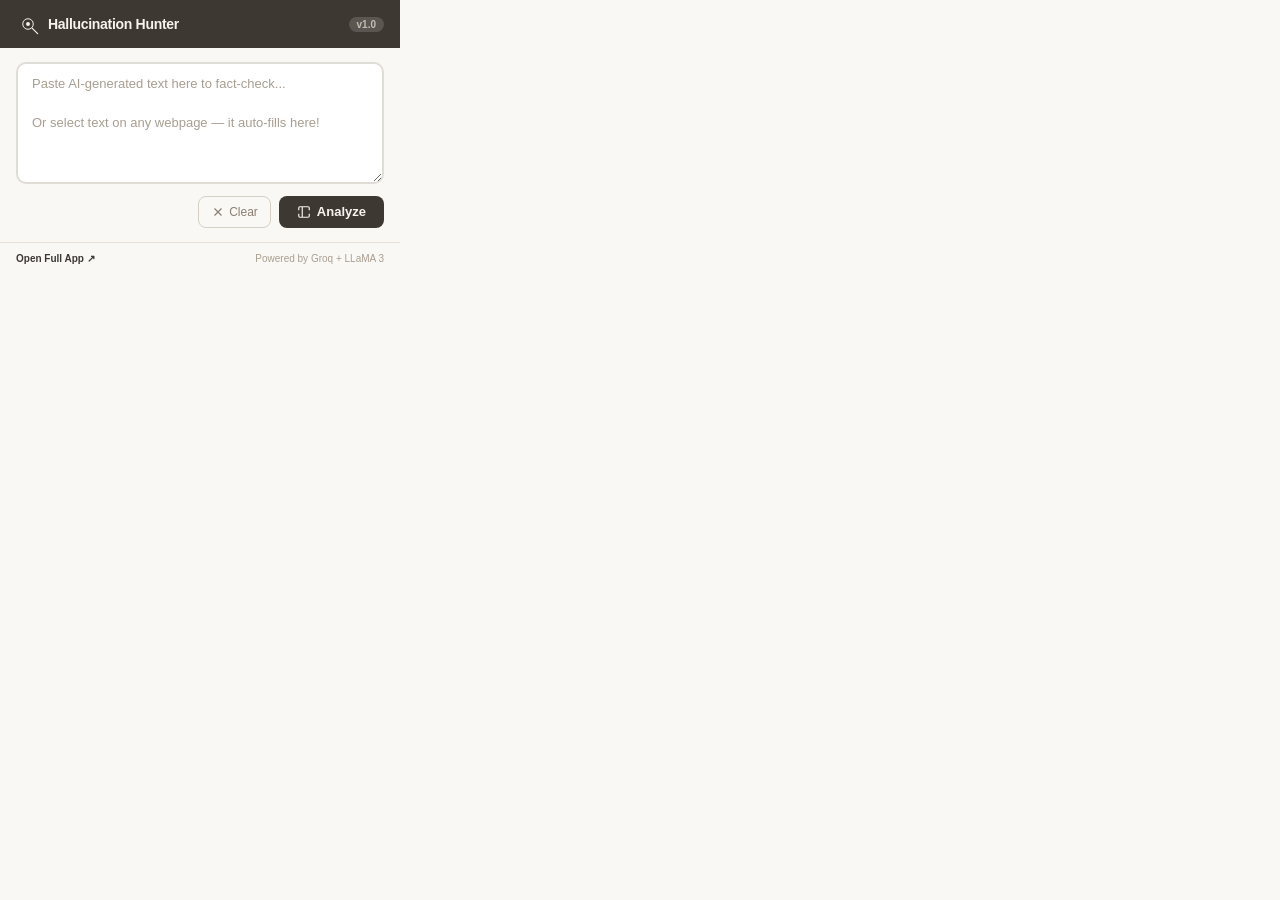
==== chrome-extension/popup.html @ 0f5de48f "feat: Add Chrome Extension for real-time fact-checking on any webpage - Chrome Extension (MV3) with " ====
<!DOCTYPE html>
<html lang="en">
<head>
  <meta charset="UTF-8">
  <meta name="viewport" content="width=device-width, initial-scale=1.0">
  <title>Hallucination Hunter</title>
  <link rel="stylesheet" href="popup.css">
</head>
<body>
  <!-- Header -->
  <header class="hh-header">
    <div class="hh-logo">
      <svg width="24" height="24" viewBox="0 0 100 100" fill="none">
        <circle cx="50" cy="50" r="45" fill="#3d3832"/>
        <circle cx="50" cy="50" r="22" fill="none" stroke="#f7f4f0" stroke-width="4"/>
        <circle cx="50" cy="50" r="8" fill="#f7f4f0"/>
        <line x1="67" y1="67" x2="90" y2="90" stroke="#f7f4f0" stroke-width="5" stroke-linecap="round"/>
      </svg>
      <span class="hh-title">Hallucination Hunter</span>
    </div>
    <div class="hh-badge">v1.0</div>
  </header>

  <!-- Input Area -->
  <div class="hh-input-area">
    <textarea id="hh-text-input" placeholder="Paste AI-generated text here to fact-check...&#10;&#10;Or select text on any webpage — it auto-fills here!" rows="5"></textarea>
    <div class="hh-input-actions">
      <button id="hh-clear-btn" class="hh-btn-secondary" title="Clear">
        <svg width="14" height="14" viewBox="0 0 24 24" fill="none" stroke="currentColor" stroke-width="2"><path d="M18 6L6 18M6 6l12 12"/></svg>
        Clear
      </button>
      <button id="hh-analyze-btn" class="hh-btn-primary">
        <svg width="14" height="14" viewBox="0 0 24 24" fill="none" stroke="currentColor" stroke-width="2"><path d="M9 3H5a2 2 0 00-2 2v4m6-6h10a2 2 0 012 2v4M9 3v18m0 0h10a2 2 0 002-2v-4M9 21H5a2 2 0 01-2-2v-4"/></svg>
        Analyze
      </button>
    </div>
  </div>

  <!-- Auto-detect indicator -->
  <div id="hh-auto-detect" class="hh-auto-detect" style="display:none;">
    <svg width="12" height="12" viewBox="0 0 24 24" fill="none" stroke="#2e7d32" stroke-width="2"><path d="M22 11.08V12a10 10 0 11-5.93-9.14"/><path d="M22 4L12 14.01l-3-3"/></svg>
    <span>Text auto-captured from selection</span>
  </div>

  <!-- Loading State -->
  <div id="hh-loading" class="hh-loading" style="display:none;">
    <div class="hh-spinner"></div>
    <span>Analyzing claims with LLaMA 3...</span>
  </div>

  <!-- Error State -->
  <div id="hh-error" class="hh-error" style="display:none;">
    <span id="hh-error-text"></span>
  </div>

  <!-- Results Area -->
  <div id="hh-results" class="hh-results" style="display:none;">
    <!-- Trust Score -->
    <div class="hh-trust-bar">
      <div class="hh-trust-label">Trust Score</div>
      <div class="hh-trust-track">
        <div id="hh-trust-fill" class="hh-trust-fill" style="width:0%"></div>
      </div>
      <div id="hh-trust-value" class="hh-trust-value">0%</div>
    </div>

    <!-- Summary Badges -->
    <div class="hh-summary">
      <div class="hh-summary-badge hh-verified">
        <svg width="14" height="14" viewBox="0 0 24 24" fill="none" stroke="currentColor" stroke-width="2.5"><path d="M22 11.08V12a10 10 0 11-5.93-9.14"/><path d="M22 4L12 14.01l-3-3"/></svg>
        <span id="hh-count-verified">0</span> Verified
      </div>
      <div class="hh-summary-badge hh-unverifiable">
        <svg width="14" height="14" viewBox="0 0 24 24" fill="none" stroke="currentColor" stroke-width="2.5"><circle cx="12" cy="12" r="10"/><path d="M12 8v4M12 16h.01"/></svg>
        <span id="hh-count-unverifiable">0</span> Unverifiable
      </div>
      <div class="hh-summary-badge hh-incorrect">
        <svg width="14" height="14" viewBox="0 0 24 24" fill="none" stroke="currentColor" stroke-width="2.5"><circle cx="12" cy="12" r="10"/><path d="M15 9l-6 6M9 9l6 6"/></svg>
        <span id="hh-count-incorrect">0</span> Incorrect
      </div>
    </div>

    <!-- Claims List -->
    <div id="hh-claims-list" class="hh-claims-list"></div>
  </div>

  <!-- Footer -->
  <footer class="hh-footer">
    <a href="https://hallucination-hunter.vercel.app" target="_blank">Open Full App ↗</a>
    <span>Powered by Groq + LLaMA 3</span>
  </footer>

  <script src="popup.js"></script>
</body>
</html>
---- chrome-extension/popup.css ----
/* ==========================================
   Hallucination Hunter — Chrome Extension
   Warm Brown Monochrome Palette
   ========================================== */

* { margin: 0; padding: 0; box-sizing: border-box; }

body {
  width: 400px;
  min-height: 200px;
  max-height: 580px;
  overflow-y: auto;
  font-family: -apple-system, BlinkMacSystemFont, 'Segoe UI', 'Inter', sans-serif;
  background: #faf8f5;
  color: #3d3832;
}

/* Scrollbar */
body::-webkit-scrollbar { width: 5px; }
body::-webkit-scrollbar-track { background: transparent; }
body::-webkit-scrollbar-thumb { background: #c4bdb3; border-radius: 10px; }

/* ── Header ── */
.hh-header {
  display: flex;
  align-items: center;
  justify-content: space-between;
  padding: 12px 16px;
  background: #3d3832;
  color: #f7f4f0;
  position: sticky;
  top: 0;
  z-index: 10;
}

.hh-logo {
  display: flex;
  align-items: center;
  gap: 8px;
}

.hh-title {
  font-size: 14px;
  font-weight: 700;
  letter-spacing: -0.3px;
}

.hh-badge {
  font-size: 10px;
  font-weight: 600;
  background: rgba(255,255,255,0.15);
  padding: 2px 8px;
  border-radius: 10px;
  color: #c4bdb3;
}

/* ── Input Area ── */
.hh-input-area {
  padding: 14px 16px 8px;
}

#hh-text-input {
  width: 100%;
  min-height: 90px;
  max-height: 150px;
  resize: vertical;
  border: 2px solid #e0ddd6;
  border-radius: 10px;
  padding: 10px 14px;
  font-size: 13px;
  font-family: inherit;
  line-height: 1.5;
  color: #3d3832;
  background: #fff;
  outline: none;
  transition: border-color 0.2s;
}

#hh-text-input:focus {
  border-color: #3d3832;
}

#hh-text-input::placeholder {
  color: #a89e91;
}

.hh-input-actions {
  display: flex;
  gap: 8px;
  margin-top: 8px;
  justify-content: flex-end;
}

/* ── Buttons ── */
.hh-btn-primary {
  display: flex;
  align-items: center;
  gap: 6px;
  padding: 8px 18px;
  background: #3d3832;
  color: #f7f4f0;
  border: none;
  border-radius: 8px;
  font-size: 13px;
  font-weight: 600;
  cursor: pointer;
  transition: all 0.2s;
}

.hh-btn-primary:hover {
  background: #2a2520;
  transform: translateY(-1px);
  box-shadow: 0 3px 8px rgba(61,56,50,0.3);
}

.hh-btn-primary:active {
  transform: translateY(0);
}

.hh-btn-primary:disabled {
  opacity: 0.5;
  cursor: not-allowed;
  transform: none;
  box-shadow: none;
}

.hh-btn-secondary {
  display: flex;
  align-items: center;
  gap: 4px;
  padding: 8px 12px;
  background: none;
  color: #8a7e70;
  border: 1.5px solid #d5cfc5;
  border-radius: 8px;
  font-size: 12px;
  font-weight: 500;
  cursor: pointer;
  transition: all 0.2s;
}

.hh-btn-secondary:hover {
  border-color: #3d3832;
  color: #3d3832;
}

/* ── Auto-detect indicator ── */
.hh-auto-detect {
  display: flex;
  align-items: center;
  gap: 6px;
  margin: 0 16px 8px;
  padding: 6px 10px;
  background: #f1f8e9;
  border-radius: 6px;
  font-size: 11px;
  color: #2e7d32;
  font-weight: 500;
  animation: fadeSlideIn 0.3s ease;
}

/* ── Loading ── */
.hh-loading {
  display: flex;
  align-items: center;
  justify-content: center;
  gap: 10px;
  padding: 24px 16px;
  font-size: 13px;
  color: #8a7e70;
}

.hh-spinner {
  width: 18px;
  height: 18px;
  border: 2.5px solid #e0ddd6;
  border-top-color: #3d3832;
  border-radius: 50%;
  animation: spin 0.7s linear infinite;
}

@keyframes spin {
  to { transform: rotate(360deg); }
}

/* ── Error ── */
.hh-error {
  margin: 8px 16px;
  padding: 10px 14px;
  background: #fff5f5;
  border: 1px solid #ffcdd2;
  border-radius: 8px;
  font-size: 12px;
  color: #c62828;
}

/* ── Results ── */
.hh-results {
  padding: 0 16px 8px;
  animation: fadeSlideIn 0.3s ease;
}

@keyframes fadeSlideIn {
  from { opacity: 0; transform: translateY(8px); }
  to { opacity: 1; transform: translateY(0); }
}

/* Trust Bar */
.hh-trust-bar {
  display: flex;
  align-items: center;
  gap: 10px;
  padding: 12px 14px;
  background: #fff;
  border: 1.5px solid #e0ddd6;
  border-radius: 10px;
  margin-bottom: 10px;
}

.hh-trust-label {
  font-size: 11px;
  font-weight: 700;
  color: #8a7e70;
  text-transform: uppercase;
  letter-spacing: 0.5px;
  white-space: nowrap;
}

.hh-trust-track {
  flex: 1;
  height: 8px;
  background: #eae6df;
  border-radius: 10px;
  overflow: hidden;
}

.hh-trust-fill {
  height: 100%;
  border-radius: 10px;
  background: linear-gradient(90deg, #c62828, #e65100, #f9a825, #2e7d32);
  transition: width 0.8s cubic-bezier(0.34, 1.56, 0.64, 1);
}

.hh-trust-value {
  font-size: 16px;
  font-weight: 800;
  color: #3d3832;
  min-width: 36px;
  text-align: right;
}

/* Summary Badges */
.hh-summary {
  display: flex;
  gap: 6px;
  margin-bottom: 10px;
}

.hh-summary-badge {
  flex: 1;
  display: flex;
  align-items: center;
  justify-content: center;
  gap: 5px;
  padding: 6px 8px;
  border-radius: 8px;
  font-size: 11px;
  font-weight: 600;
}

.hh-summary-badge span {
  font-weight: 800;
  font-size: 14px;
}

.hh-verified {
  background: #e8f5e9;
  color: #2e7d32;
  border: 1px solid #c8e6c9;
}

.hh-unverifiable {
  background: #fff8e1;
  color: #e65100;
  border: 1px solid #ffe0b2;
}

.hh-incorrect {
  background: #ffebee;
  color: #c62828;
  border: 1px solid #ffcdd2;
}

/* Claims List */
.hh-claims-list {
  display: flex;
  flex-direction: column;
  gap: 6px;
}

.hh-claim-card {
  background: #fff;
  border: 1.5px solid #e0ddd6;
  border-radius: 10px;
  padding: 10px 14px;
  transition: all 0.2s;
  animation: fadeSlideIn 0.3s ease both;
}

.hh-claim-card:hover {
  border-color: #c4bdb3;
  box-shadow: 0 2px 8px rgba(0,0,0,0.06);
}

.hh-claim-top {
  display: flex;
  align-items: center;
  gap: 8px;
  margin-bottom: 6px;
}

.hh-claim-badge {
  display: flex;
  align-items: center;
  justify-content: center;
  width: 22px;
  height: 22px;
  border-radius: 50%;
  flex-shrink: 0;
}

.hh-claim-badge.verified {
  background: #e8f5e9;
  color: #2e7d32;
}

.hh-claim-badge.unverifiable {
  background: #fff8e1;
  color: #e65100;
}

.hh-claim-badge.incorrect {
  background: #ffebee;
  color: #c62828;
}

.hh-claim-status {
  font-size: 11px;
  font-weight: 700;
  text-transform: uppercase;
  letter-spacing: 0.3px;
}

.hh-claim-status.verified { color: #2e7d32; }
.hh-claim-status.unverifiable { color: #e65100; }
.hh-claim-status.incorrect { color: #c62828; }

.hh-claim-conf {
  margin-left: auto;
  font-size: 11px;
  font-weight: 600;
  color: #8a7e70;
}

.hh-claim-text {
  font-size: 12.5px;
  line-height: 1.5;
  color: #3d3832;
  margin-bottom: 4px;
}

.hh-claim-correction {
  font-size: 11px;
  color: #c62828;
  background: #fff5f5;
  padding: 4px 8px;
  border-radius: 4px;
  margin-top: 4px;
  line-height: 1.4;
}

.hh-claim-source {
  font-size: 10px;
  color: #8a7e70;
  margin-top: 4px;
}

/* ── Footer ── */
.hh-footer {
  display: flex;
  justify-content: space-between;
  align-items: center;
  padding: 10px 16px;
  border-top: 1px solid #e8e0d4;
  margin-top: 6px;
  font-size: 10px;
  color: #a89e91;
}

.hh-footer a {
  color: #3d3832;
  text-decoration: none;
  font-weight: 600;
  transition: opacity 0.2s;
}

.hh-footer a:hover {
  opacity: 0.7;
}
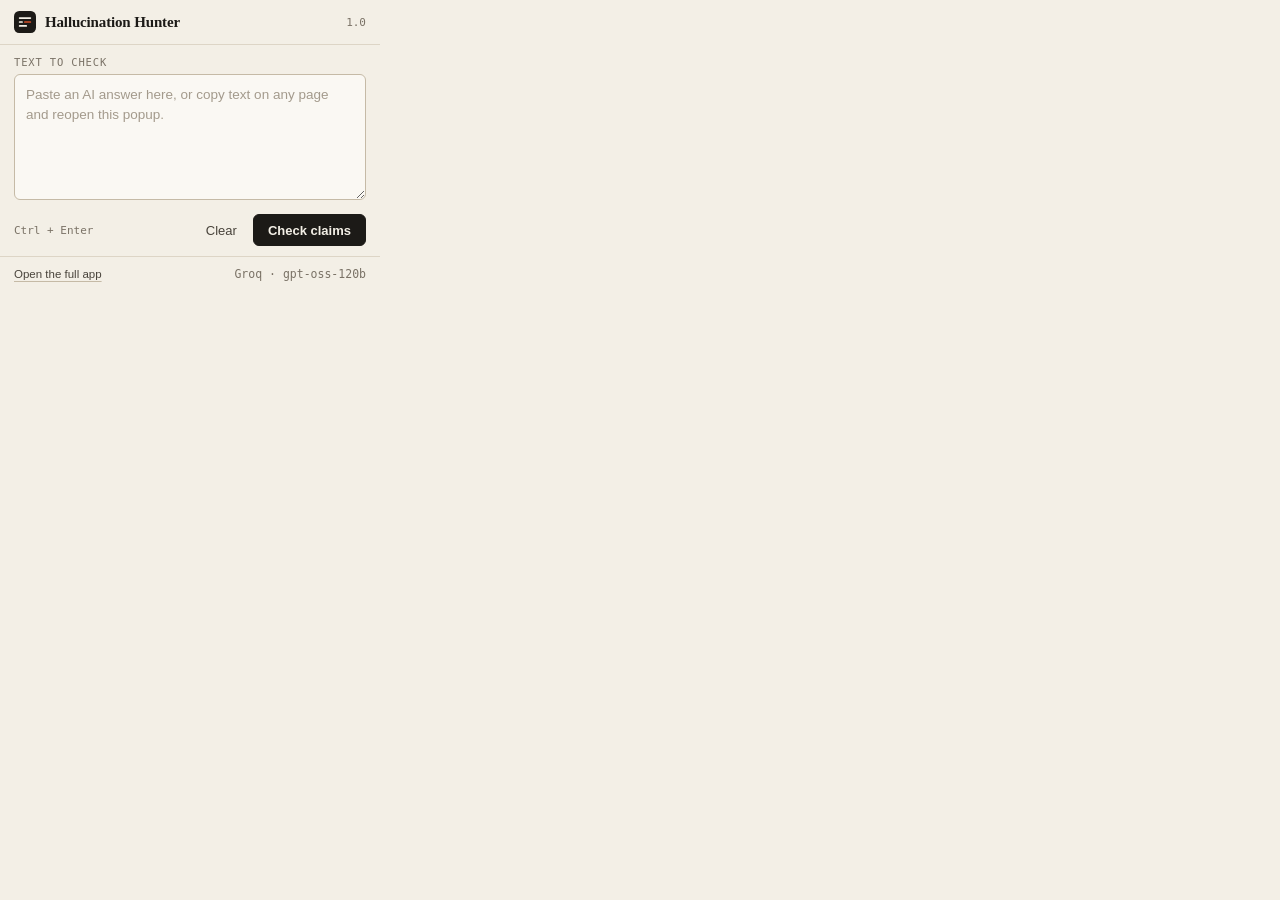
==== commit 7bc0d759: "Redesign web app, extension and icons New paper/ink visual language, hand-drawn verdict marks instea" ====
--- a/chrome-extension/popup.html
+++ b/chrome-extension/popup.html
@@ -7,89 +7,67 @@
   <link rel="stylesheet" href="popup.css">
 </head>
 <body>
-  <!-- Header -->
   <header class="hh-header">
     <div class="hh-logo">
-      <svg width="24" height="24" viewBox="0 0 100 100" fill="none">
-        <circle cx="50" cy="50" r="45" fill="#3d3832"/>
-        <circle cx="50" cy="50" r="22" fill="none" stroke="#f7f4f0" stroke-width="4"/>
-        <circle cx="50" cy="50" r="8" fill="#f7f4f0"/>
-        <line x1="67" y1="67" x2="90" y2="90" stroke="#f7f4f0" stroke-width="5" stroke-linecap="round"/>
+      <svg width="22" height="22" viewBox="0 0 64 64" aria-hidden="true">
+        <rect width="64" height="64" rx="15" fill="#1c1a17"/>
+        <rect x="14" y="18" width="36" height="5" rx="2.5" fill="#f3efe6"/>
+        <rect x="14" y="29.5" width="12" height="5" rx="2.5" fill="#f3efe6"/>
+        <rect x="29" y="29.5" width="21" height="5" rx="2.5" fill="#d4502a"/>
+        <rect x="14" y="41" width="24" height="5" rx="2.5" fill="#f3efe6"/>
       </svg>
       <span class="hh-title">Hallucination Hunter</span>
     </div>
-    <div class="hh-badge">v1.0</div>
+    <div class="hh-badge">1.0</div>
   </header>
 
-  <!-- Input Area -->
   <div class="hh-input-area">
-    <textarea id="hh-text-input" placeholder="Paste AI-generated text here to fact-check...&#10;&#10;Or select text on any webpage — it auto-fills here!" rows="5"></textarea>
+    <label class="hh-label" for="hh-text-input">Text to check</label>
+    <textarea id="hh-text-input" placeholder="Paste an AI answer here, or copy text on any page and reopen this popup." rows="5"></textarea>
     <div class="hh-input-actions">
-      <button id="hh-clear-btn" class="hh-btn-secondary" title="Clear">
-        <svg width="14" height="14" viewBox="0 0 24 24" fill="none" stroke="currentColor" stroke-width="2"><path d="M18 6L6 18M6 6l12 12"/></svg>
-        Clear
-      </button>
-      <button id="hh-analyze-btn" class="hh-btn-primary">
-        <svg width="14" height="14" viewBox="0 0 24 24" fill="none" stroke="currentColor" stroke-width="2"><path d="M9 3H5a2 2 0 00-2 2v4m6-6h10a2 2 0 012 2v4M9 3v18m0 0h10a2 2 0 002-2v-4M9 21H5a2 2 0 01-2-2v-4"/></svg>
-        Analyze
-      </button>
+      <span class="hh-hint">Ctrl + Enter</span>
+      <button id="hh-clear-btn" class="hh-btn-secondary" type="button">Clear</button>
+      <button id="hh-analyze-btn" class="hh-btn-primary" type="button">Check claims</button>
     </div>
   </div>
 
-  <!-- Auto-detect indicator -->
   <div id="hh-auto-detect" class="hh-auto-detect" style="display:none;">
-    <svg width="12" height="12" viewBox="0 0 24 24" fill="none" stroke="#2e7d32" stroke-width="2"><path d="M22 11.08V12a10 10 0 11-5.93-9.14"/><path d="M22 4L12 14.01l-3-3"/></svg>
-    <span>Text auto-captured from selection</span>
+    <span>Filled in from the text you copied.</span>
   </div>
 
-  <!-- Loading State -->
   <div id="hh-loading" class="hh-loading" style="display:none;">
     <div class="hh-spinner"></div>
-    <span>Analyzing claims with LLaMA 3...</span>
+    <span>Checking claims...</span>
   </div>
 
-  <!-- Error State -->
   <div id="hh-error" class="hh-error" style="display:none;">
     <span id="hh-error-text"></span>
   </div>
 
-  <!-- Results Area -->
   <div id="hh-results" class="hh-results" style="display:none;">
-    <!-- Trust Score -->
     <div class="hh-trust-bar">
-      <div class="hh-trust-label">Trust Score</div>
+      <div class="hh-trust-label">Trust score</div>
       <div class="hh-trust-track">
         <div id="hh-trust-fill" class="hh-trust-fill" style="width:0%"></div>
       </div>
       <div id="hh-trust-value" class="hh-trust-value">0%</div>
     </div>
 
-    <!-- Summary Badges -->
     <div class="hh-summary">
-      <div class="hh-summary-badge hh-verified">
-        <svg width="14" height="14" viewBox="0 0 24 24" fill="none" stroke="currentColor" stroke-width="2.5"><path d="M22 11.08V12a10 10 0 11-5.93-9.14"/><path d="M22 4L12 14.01l-3-3"/></svg>
-        <span id="hh-count-verified">0</span> Verified
-      </div>
-      <div class="hh-summary-badge hh-unverifiable">
-        <svg width="14" height="14" viewBox="0 0 24 24" fill="none" stroke="currentColor" stroke-width="2.5"><circle cx="12" cy="12" r="10"/><path d="M12 8v4M12 16h.01"/></svg>
-        <span id="hh-count-unverifiable">0</span> Unverifiable
-      </div>
-      <div class="hh-summary-badge hh-incorrect">
-        <svg width="14" height="14" viewBox="0 0 24 24" fill="none" stroke="currentColor" stroke-width="2.5"><circle cx="12" cy="12" r="10"/><path d="M15 9l-6 6M9 9l6 6"/></svg>
-        <span id="hh-count-incorrect">0</span> Incorrect
-      </div>
+      <div class="hh-summary-badge hh-verified"><span id="hh-count-verified">0</span> verified</div>
+      <div class="hh-summary-badge hh-unverifiable"><span id="hh-count-unverifiable">0</span> unverifiable</div>
+      <div class="hh-summary-badge hh-incorrect"><span id="hh-count-incorrect">0</span> wrong</div>
     </div>
 
-    <!-- Claims List -->
     <div id="hh-claims-list" class="hh-claims-list"></div>
   </div>
 
-  <!-- Footer -->
   <footer class="hh-footer">
-    <a href="https://hallucination-hunter.vercel.app" target="_blank">Open Full App ↗</a>
-    <span>Powered by Groq + LLaMA 3</span>
+    <a href="https://hallucination-hunter-five.vercel.app" target="_blank" rel="noopener">Open the full app</a>
+    <span>Groq &middot; gpt-oss-120b</span>
   </footer>
 
+  <script src="config.js"></script>
   <script src="popup.js"></script>
 </body>
-</html>
+</html>
--- a/chrome-extension/popup.css
+++ b/chrome-extension/popup.css
@@ -1,409 +1,224 @@
-/* ==========================================
-   Hallucination Hunter — Chrome Extension
-   Warm Brown Monochrome Palette
-   ========================================== */
+/* Hallucination Hunter - extension popup. Same paper/ink palette as the web app. */
 
 * { margin: 0; padding: 0; box-sizing: border-box; }
 
+:root {
+  --paper: #f3efe6;
+  --card: #faf8f3;
+  --ink: #1c1a17;
+  --ink-2: #48433b;
+  --ink-3: #7a7266;
+  --rule: #ddd5c6;
+  --rule-strong: #c5baa6;
+  --pencil: #d4502a;
+  --green: #3f7650;
+  --green-wash: rgba(63, 118, 80, 0.13);
+  --amber: #a8741b;
+  --amber-wash: rgba(196, 140, 40, 0.18);
+  --red: #b8402c;
+  --red-wash: rgba(184, 64, 44, 0.11);
+  --sans: 'Segoe UI', -apple-system, BlinkMacSystemFont, Helvetica, Arial, sans-serif;
+  --serif: Georgia, 'Times New Roman', serif;
+  --mono: ui-monospace, Consolas, 'SF Mono', monospace;
+}
+
 body {
-  width: 400px;
+  width: 380px;
   min-height: 200px;
   max-height: 580px;
   overflow-y: auto;
-  font-family: -apple-system, BlinkMacSystemFont, 'Segoe UI', 'Inter', sans-serif;
-  background: #faf8f5;
-  color: #3d3832;
-}
-
-/* Scrollbar */
-body::-webkit-scrollbar { width: 5px; }
-body::-webkit-scrollbar-track { background: transparent; }
-body::-webkit-scrollbar-thumb { background: #c4bdb3; border-radius: 10px; }
-
-/* ── Header ── */
+  font: 13.5px/1.5 var(--sans);
+  background: var(--paper);
+  color: var(--ink);
+  -webkit-font-smoothing: antialiased;
+}
+
+body::-webkit-scrollbar { width: 6px; }
+body::-webkit-scrollbar-thumb { background: var(--rule-strong); border-radius: 3px; }
+
+button { font: inherit; cursor: pointer; }
+:focus-visible { outline: 2px solid var(--pencil); outline-offset: 2px; }
+
 .hh-header {
-  display: flex;
-  align-items: center;
-  justify-content: space-between;
-  padding: 12px 16px;
-  background: #3d3832;
-  color: #f7f4f0;
   position: sticky;
   top: 0;
   z-index: 10;
-}
-
-.hh-logo {
-  display: flex;
-  align-items: center;
-  gap: 8px;
-}
-
-.hh-title {
-  font-size: 14px;
-  font-weight: 700;
-  letter-spacing: -0.3px;
-}
-
-.hh-badge {
-  font-size: 10px;
-  font-weight: 600;
-  background: rgba(255,255,255,0.15);
-  padding: 2px 8px;
-  border-radius: 10px;
-  color: #c4bdb3;
-}
-
-/* ── Input Area ── */
-.hh-input-area {
-  padding: 14px 16px 8px;
-}
-
+  display: flex;
+  align-items: center;
+  justify-content: space-between;
+  padding: 11px 14px;
+  background: var(--paper);
+  border-bottom: 1px solid var(--rule);
+}
+.hh-logo { display: flex; align-items: center; gap: 9px; }
+.hh-logo svg { display: block; }
+.hh-title { font: 600 15px/1 var(--serif); letter-spacing: -0.01em; }
+.hh-badge { font: 11px var(--mono); color: var(--ink-3); }
+
+.hh-input-area { padding: 12px 14px 10px; }
+.hh-label {
+  display: block;
+  margin-bottom: 6px;
+  font: 500 10.5px/1 var(--mono);
+  text-transform: uppercase;
+  letter-spacing: 0.08em;
+  color: var(--ink-3);
+}
 #hh-text-input {
   width: 100%;
-  min-height: 90px;
-  max-height: 150px;
+  padding: 10px 11px;
+  border: 1px solid var(--rule-strong);
+  border-radius: 6px;
+  background: var(--card);
+  color: var(--ink);
+  font: 13.5px/1.55 var(--sans);
   resize: vertical;
-  border: 2px solid #e0ddd6;
-  border-radius: 10px;
-  padding: 10px 14px;
-  font-size: 13px;
-  font-family: inherit;
-  line-height: 1.5;
-  color: #3d3832;
-  background: #fff;
-  outline: none;
-  transition: border-color 0.2s;
-}
-
-#hh-text-input:focus {
-  border-color: #3d3832;
-}
-
-#hh-text-input::placeholder {
-  color: #a89e91;
-}
-
-.hh-input-actions {
-  display: flex;
-  gap: 8px;
-  margin-top: 8px;
-  justify-content: flex-end;
-}
-
-/* ── Buttons ── */
-.hh-btn-primary {
-  display: flex;
-  align-items: center;
-  gap: 6px;
-  padding: 8px 18px;
-  background: #3d3832;
-  color: #f7f4f0;
-  border: none;
-  border-radius: 8px;
+  min-height: 96px;
+}
+#hh-text-input:focus { outline: none; border-color: var(--ink-2); }
+#hh-text-input::placeholder { color: #a39a8c; }
+
+.hh-input-actions { display: flex; align-items: center; gap: 6px; margin-top: 8px; }
+.hh-hint { margin-right: auto; font: 11px var(--mono); color: var(--ink-3); }
+
+.hh-btn-primary, .hh-btn-secondary {
+  height: 32px;
+  padding: 0 14px;
+  border-radius: 6px;
   font-size: 13px;
   font-weight: 600;
-  cursor: pointer;
-  transition: all 0.2s;
-}
-
-.hh-btn-primary:hover {
-  background: #2a2520;
-  transform: translateY(-1px);
-  box-shadow: 0 3px 8px rgba(61,56,50,0.3);
-}
-
-.hh-btn-primary:active {
-  transform: translateY(0);
-}
-
-.hh-btn-primary:disabled {
-  opacity: 0.5;
-  cursor: not-allowed;
-  transform: none;
-  box-shadow: none;
-}
-
-.hh-btn-secondary {
-  display: flex;
-  align-items: center;
-  gap: 4px;
-  padding: 8px 12px;
-  background: none;
-  color: #8a7e70;
-  border: 1.5px solid #d5cfc5;
-  border-radius: 8px;
+}
+.hh-btn-primary { border: 1px solid var(--ink); background: var(--ink); color: var(--paper); }
+.hh-btn-primary:hover { background: #33302a; }
+.hh-btn-primary:disabled { opacity: 0.5; cursor: progress; }
+.hh-btn-secondary { border: 0; background: none; color: var(--ink-2); font-weight: 500; padding: 0 10px; }
+.hh-btn-secondary:hover { background: #ebe5d8; color: var(--ink); }
+
+.hh-auto-detect {
+  display: flex;
+  align-items: center;
+  gap: 8px;
+  margin: 0 14px 10px;
   font-size: 12px;
-  font-weight: 500;
-  cursor: pointer;
-  transition: all 0.2s;
-}
-
-.hh-btn-secondary:hover {
-  border-color: #3d3832;
-  color: #3d3832;
-}
-
-/* ── Auto-detect indicator ── */
-.hh-auto-detect {
-  display: flex;
-  align-items: center;
-  gap: 6px;
-  margin: 0 16px 8px;
-  padding: 6px 10px;
-  background: #f1f8e9;
-  border-radius: 6px;
-  font-size: 11px;
-  color: #2e7d32;
-  font-weight: 500;
-  animation: fadeSlideIn 0.3s ease;
-}
-
-/* ── Loading ── */
+  color: var(--ink-2);
+}
+.hh-auto-detect::before { content: ''; width: 6px; height: 6px; border-radius: 50%; background: var(--green); }
+
 .hh-loading {
   display: flex;
   align-items: center;
-  justify-content: center;
   gap: 10px;
-  padding: 24px 16px;
+  margin: 0 14px 12px;
+  padding: 10px 0;
+  border-top: 1px solid var(--rule);
   font-size: 13px;
-  color: #8a7e70;
-}
-
+  color: var(--ink-2);
+}
 .hh-spinner {
+  width: 14px;
+  height: 14px;
+  border: 1.5px solid var(--rule-strong);
+  border-top-color: var(--ink);
+  border-radius: 50%;
+  animation: hh-spin 0.8s linear infinite;
+}
+@keyframes hh-spin { to { transform: rotate(360deg); } }
+
+.hh-error {
+  margin: 0 14px 12px;
+  padding: 9px 11px;
+  border-left: 3px solid var(--red);
+  background: var(--red-wash);
+  border-radius: 0 4px 4px 0;
+  font-size: 12.5px;
+  color: var(--red);
+}
+
+.hh-results { padding: 0 14px 12px; }
+
+.hh-trust-bar {
+  display: flex;
+  align-items: center;
+  gap: 10px;
+  padding: 12px 0 10px;
+  border-top: 1px solid var(--ink);
+}
+.hh-trust-label { font: 600 14px var(--serif); white-space: nowrap; }
+.hh-trust-track { flex: 1; height: 3px; background: var(--rule); border-radius: 2px; overflow: hidden; }
+.hh-trust-fill { height: 100%; background: var(--ink); border-radius: 2px; transition: width 0.6s cubic-bezier(0.2, 0.7, 0.2, 1); }
+.hh-trust-value { font: 600 15px var(--mono); min-width: 4ch; text-align: right; }
+
+.hh-summary {
+  display: flex;
+  gap: 16px;
+  padding-bottom: 10px;
+  margin-bottom: 10px;
+  border-bottom: 1px solid var(--rule);
+}
+.hh-summary-badge { display: flex; align-items: center; gap: 5px; font-size: 12.5px; color: var(--ink-2); }
+.hh-summary-badge::before { content: ''; width: 7px; height: 7px; border-radius: 2px; }
+.hh-summary-badge span { font: 600 13px var(--mono); color: var(--ink); }
+.hh-verified::before { background: var(--green); }
+.hh-unverifiable::before { background: var(--amber); }
+.hh-incorrect::before { background: var(--red); }
+
+.hh-claims-list { display: flex; flex-direction: column; gap: 8px; }
+
+.hh-claim-card {
+  padding: 10px 11px;
+  background: var(--card);
+  border: 1px solid var(--rule);
+  border-left: 3px solid var(--rule-strong);
+  border-radius: 3px 6px 6px 3px;
+  animation: hh-reveal 0.3s cubic-bezier(0.2, 0.7, 0.2, 1) both;
+}
+.hh-claim-card:has(.hh-claim-badge.verified) { border-left-color: var(--green); }
+.hh-claim-card:has(.hh-claim-badge.unverifiable) { border-left-color: var(--amber); }
+.hh-claim-card:has(.hh-claim-badge.incorrect) { border-left-color: var(--red); }
+@keyframes hh-reveal { from { opacity: 0; transform: translateY(4px); } to { opacity: 1; transform: none; } }
+
+.hh-claim-top { display: flex; align-items: center; gap: 7px; margin-bottom: 5px; }
+.hh-claim-badge {
   width: 18px;
   height: 18px;
-  border: 2.5px solid #e0ddd6;
-  border-top-color: #3d3832;
+  display: grid;
+  place-items: center;
   border-radius: 50%;
-  animation: spin 0.7s linear infinite;
-}
-
-@keyframes spin {
-  to { transform: rotate(360deg); }
-}
-
-/* ── Error ── */
-.hh-error {
-  margin: 8px 16px;
-  padding: 10px 14px;
-  background: #fff5f5;
-  border: 1px solid #ffcdd2;
-  border-radius: 8px;
-  font-size: 12px;
-  color: #c62828;
-}
-
-/* ── Results ── */
-.hh-results {
-  padding: 0 16px 8px;
-  animation: fadeSlideIn 0.3s ease;
-}
-
-@keyframes fadeSlideIn {
-  from { opacity: 0; transform: translateY(8px); }
-  to { opacity: 1; transform: translateY(0); }
-}
-
-/* Trust Bar */
-.hh-trust-bar {
-  display: flex;
-  align-items: center;
-  gap: 10px;
-  padding: 12px 14px;
-  background: #fff;
-  border: 1.5px solid #e0ddd6;
-  border-radius: 10px;
-  margin-bottom: 10px;
-}
-
-.hh-trust-label {
-  font-size: 11px;
-  font-weight: 700;
-  color: #8a7e70;
-  text-transform: uppercase;
-  letter-spacing: 0.5px;
-  white-space: nowrap;
-}
-
-.hh-trust-track {
-  flex: 1;
-  height: 8px;
-  background: #eae6df;
-  border-radius: 10px;
-  overflow: hidden;
-}
-
-.hh-trust-fill {
-  height: 100%;
-  border-radius: 10px;
-  background: linear-gradient(90deg, #c62828, #e65100, #f9a825, #2e7d32);
-  transition: width 0.8s cubic-bezier(0.34, 1.56, 0.64, 1);
-}
-
-.hh-trust-value {
-  font-size: 16px;
-  font-weight: 800;
-  color: #3d3832;
-  min-width: 36px;
-  text-align: right;
-}
-
-/* Summary Badges */
-.hh-summary {
-  display: flex;
-  gap: 6px;
-  margin-bottom: 10px;
-}
-
-.hh-summary-badge {
-  flex: 1;
-  display: flex;
-  align-items: center;
-  justify-content: center;
-  gap: 5px;
+}
+.hh-claim-badge.verified { color: var(--green); background: var(--green-wash); }
+.hh-claim-badge.unverifiable { color: var(--amber); background: var(--amber-wash); }
+.hh-claim-badge.incorrect { color: var(--red); background: var(--red-wash); }
+.hh-claim-status { font-size: 12.5px; font-weight: 600; }
+.hh-claim-status.verified { color: var(--green); }
+.hh-claim-status.unverifiable { color: var(--amber); }
+.hh-claim-status.incorrect { color: var(--red); }
+.hh-claim-conf { margin-left: auto; font: 11.5px var(--mono); color: var(--ink-3); }
+
+.hh-claim-text { font: 14px/1.45 var(--serif); color: var(--ink); }
+.hh-claim-correction {
+  margin-top: 7px;
   padding: 6px 8px;
-  border-radius: 8px;
-  font-size: 11px;
-  font-weight: 600;
-}
-
-.hh-summary-badge span {
-  font-weight: 800;
-  font-size: 14px;
-}
-
-.hh-verified {
-  background: #e8f5e9;
-  color: #2e7d32;
-  border: 1px solid #c8e6c9;
-}
-
-.hh-unverifiable {
-  background: #fff8e1;
-  color: #e65100;
-  border: 1px solid #ffe0b2;
-}
-
-.hh-incorrect {
-  background: #ffebee;
-  color: #c62828;
-  border: 1px solid #ffcdd2;
-}
-
-/* Claims List */
-.hh-claims-list {
-  display: flex;
-  flex-direction: column;
-  gap: 6px;
-}
-
-.hh-claim-card {
-  background: #fff;
-  border: 1.5px solid #e0ddd6;
-  border-radius: 10px;
-  padding: 10px 14px;
-  transition: all 0.2s;
-  animation: fadeSlideIn 0.3s ease both;
-}
-
-.hh-claim-card:hover {
-  border-color: #c4bdb3;
-  box-shadow: 0 2px 8px rgba(0,0,0,0.06);
-}
-
-.hh-claim-top {
-  display: flex;
-  align-items: center;
-  gap: 8px;
-  margin-bottom: 6px;
-}
-
-.hh-claim-badge {
-  display: flex;
-  align-items: center;
-  justify-content: center;
-  width: 22px;
-  height: 22px;
-  border-radius: 50%;
-  flex-shrink: 0;
-}
-
-.hh-claim-badge.verified {
-  background: #e8f5e9;
-  color: #2e7d32;
-}
-
-.hh-claim-badge.unverifiable {
-  background: #fff8e1;
-  color: #e65100;
-}
-
-.hh-claim-badge.incorrect {
-  background: #ffebee;
-  color: #c62828;
-}
-
-.hh-claim-status {
-  font-size: 11px;
-  font-weight: 700;
-  text-transform: uppercase;
-  letter-spacing: 0.3px;
-}
-
-.hh-claim-status.verified { color: #2e7d32; }
-.hh-claim-status.unverifiable { color: #e65100; }
-.hh-claim-status.incorrect { color: #c62828; }
-
-.hh-claim-conf {
-  margin-left: auto;
-  font-size: 11px;
-  font-weight: 600;
-  color: #8a7e70;
-}
-
-.hh-claim-text {
+  background: var(--paper);
+  border-radius: 4px;
   font-size: 12.5px;
-  line-height: 1.5;
-  color: #3d3832;
-  margin-bottom: 4px;
-}
-
-.hh-claim-correction {
-  font-size: 11px;
-  color: #c62828;
-  background: #fff5f5;
-  padding: 4px 8px;
-  border-radius: 4px;
-  margin-top: 4px;
-  line-height: 1.4;
-}
-
-.hh-claim-source {
-  font-size: 10px;
-  color: #8a7e70;
-  margin-top: 4px;
-}
-
-/* ── Footer ── */
+  color: var(--ink-2);
+}
+.hh-claim-correction strong { color: var(--red); font-weight: 600; }
+.hh-claim-source { margin-top: 6px; font-size: 11.5px; color: var(--ink-3); }
+
 .hh-footer {
   display: flex;
   justify-content: space-between;
   align-items: center;
-  padding: 10px 16px;
-  border-top: 1px solid #e8e0d4;
-  margin-top: 6px;
-  font-size: 10px;
-  color: #a89e91;
-}
-
-.hh-footer a {
-  color: #3d3832;
-  text-decoration: none;
-  font-weight: 600;
-  transition: opacity 0.2s;
-}
-
-.hh-footer a:hover {
-  opacity: 0.7;
-}
+  padding: 9px 14px;
+  border-top: 1px solid var(--rule);
+  font-size: 11.5px;
+  color: var(--ink-3);
+}
+.hh-footer a { color: var(--ink-2); text-decoration: underline; text-decoration-color: var(--rule-strong); text-underline-offset: 3px; }
+.hh-footer a:hover { color: var(--ink); text-decoration-color: var(--ink); }
+.hh-footer span { font-family: var(--mono); }
+
+@media (prefers-reduced-motion: reduce) {
+  *, *::before, *::after { animation-duration: 0.001ms !important; transition-duration: 0.001ms !important; }
+}
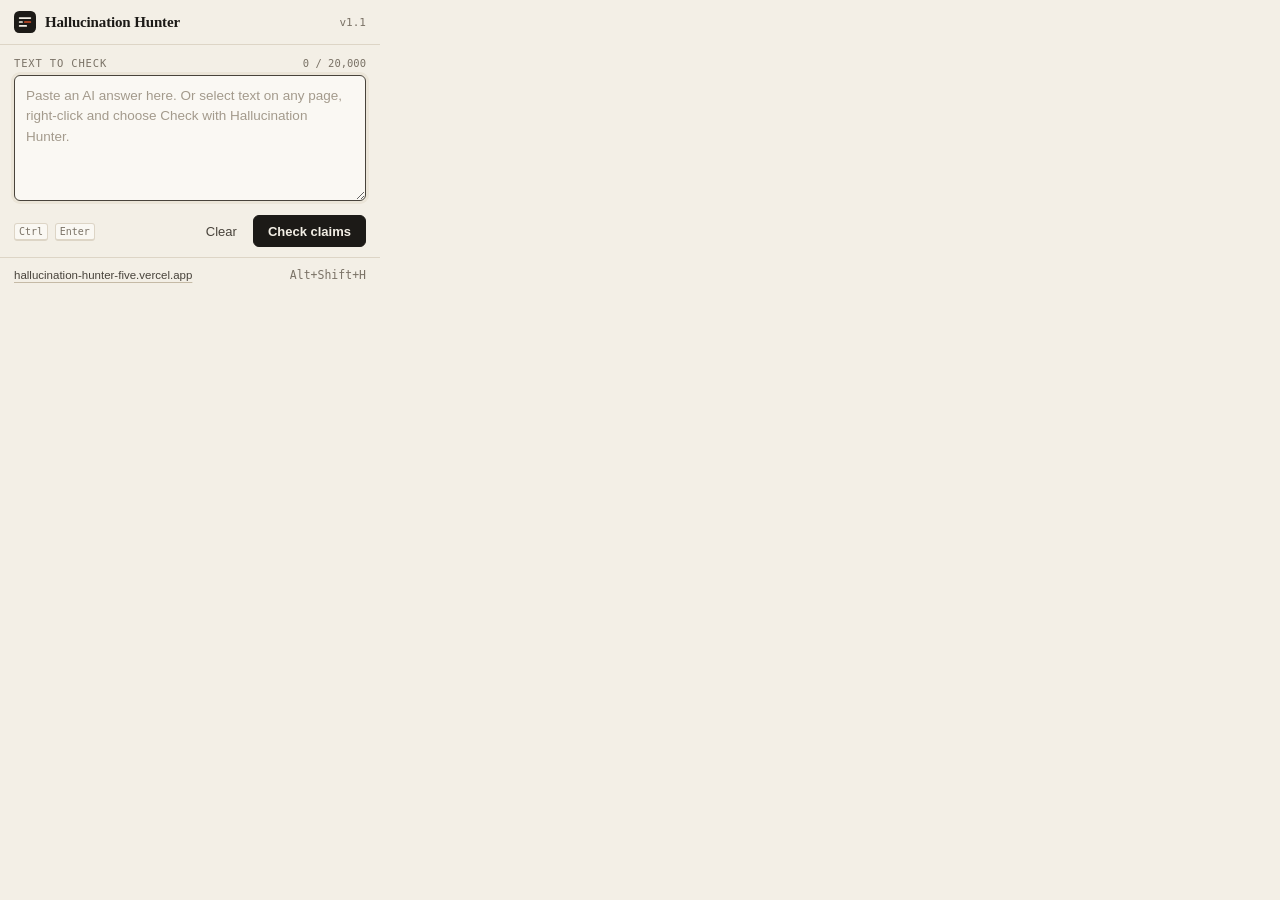
==== commit 40e55529: "Production pass: working extension, routing, dark mode, exports, smoother motion Extension now calls" ====
--- a/chrome-extension/popup.html
+++ b/chrome-extension/popup.html
@@ -3,6 +3,7 @@
 <head>
   <meta charset="UTF-8">
   <meta name="viewport" content="width=device-width, initial-scale=1.0">
+  <meta name="color-scheme" content="light dark">
   <title>Hallucination Hunter</title>
   <link rel="stylesheet" href="popup.css">
 </head>
@@ -10,7 +11,7 @@
   <header class="hh-header">
     <div class="hh-logo">
       <svg width="22" height="22" viewBox="0 0 64 64" aria-hidden="true">
-        <rect width="64" height="64" rx="15" fill="#1c1a17"/>
+        <rect class="hh-logo-bg" width="64" height="64" rx="15" fill="#1c1a17"/>
         <rect x="14" y="18" width="36" height="5" rx="2.5" fill="#f3efe6"/>
         <rect x="14" y="29.5" width="12" height="5" rx="2.5" fill="#f3efe6"/>
         <rect x="29" y="29.5" width="21" height="5" rx="2.5" fill="#d4502a"/>
@@ -18,56 +19,64 @@
       </svg>
       <span class="hh-title">Hallucination Hunter</span>
     </div>
-    <div class="hh-badge">1.0</div>
+    <span class="hh-badge" id="hh-version">v1.1</span>
   </header>
 
-  <div class="hh-input-area">
-    <label class="hh-label" for="hh-text-input">Text to check</label>
-    <textarea id="hh-text-input" placeholder="Paste an AI answer here, or copy text on any page and reopen this popup." rows="5"></textarea>
-    <div class="hh-input-actions">
-      <span class="hh-hint">Ctrl + Enter</span>
-      <button id="hh-clear-btn" class="hh-btn-secondary" type="button">Clear</button>
-      <button id="hh-analyze-btn" class="hh-btn-primary" type="button">Check claims</button>
-    </div>
-  </div>
-
-  <div id="hh-auto-detect" class="hh-auto-detect" style="display:none;">
-    <span>Filled in from the text you copied.</span>
-  </div>
-
-  <div id="hh-loading" class="hh-loading" style="display:none;">
-    <div class="hh-spinner"></div>
-    <span>Checking claims...</span>
-  </div>
-
-  <div id="hh-error" class="hh-error" style="display:none;">
-    <span id="hh-error-text"></span>
-  </div>
-
-  <div id="hh-results" class="hh-results" style="display:none;">
-    <div class="hh-trust-bar">
-      <div class="hh-trust-label">Trust score</div>
-      <div class="hh-trust-track">
-        <div id="hh-trust-fill" class="hh-trust-fill" style="width:0%"></div>
+  <main>
+    <div class="hh-input-area">
+      <div class="hh-label-row">
+        <label class="hh-label" for="hh-text-input">Text to check</label>
+        <span class="hh-count" id="hh-count">0 / 20,000</span>
       </div>
-      <div id="hh-trust-value" class="hh-trust-value">0%</div>
+      <textarea id="hh-text-input" placeholder="Paste an AI answer here. Or select text on any page, right-click and choose Check with Hallucination Hunter." rows="5" maxlength="20000"></textarea>
+      <div id="hh-auto-detect" class="hh-auto-detect" hidden></div>
+      <div class="hh-input-actions">
+        <span class="hh-hint"><kbd>Ctrl</kbd> <kbd>Enter</kbd></span>
+        <button id="hh-clear-btn" class="hh-btn-secondary" type="button">Clear</button>
+        <button id="hh-analyze-btn" class="hh-btn-primary" type="button"><span class="hh-btn-label">Check claims</span><span class="hh-btn-spin" aria-hidden="true"></span></button>
+      </div>
     </div>
 
-    <div class="hh-summary">
-      <div class="hh-summary-badge hh-verified"><span id="hh-count-verified">0</span> verified</div>
-      <div class="hh-summary-badge hh-unverifiable"><span id="hh-count-unverifiable">0</span> unverifiable</div>
-      <div class="hh-summary-badge hh-incorrect"><span id="hh-count-incorrect">0</span> wrong</div>
+    <div id="hh-loading" class="hh-loading" hidden>
+      <div class="hh-progress"><span></span></div>
+      <div class="hh-loading-row">
+        <span id="hh-loading-text">Reading the text...</span>
+        <button id="hh-cancel-btn" class="hh-link-btn" type="button">Cancel</button>
+      </div>
     </div>
 
-    <div id="hh-claims-list" class="hh-claims-list"></div>
-  </div>
+    <div id="hh-error" class="hh-error" role="alert" hidden>
+      <span id="hh-error-text"></span>
+      <button id="hh-retry-btn" class="hh-link-btn" type="button" hidden>Try again</button>
+    </div>
+
+    <section id="hh-results" class="hh-results" hidden aria-live="polite">
+      <div class="hh-trust-bar">
+        <div class="hh-trust-label">Trust score</div>
+        <div class="hh-trust-track"><div id="hh-trust-fill" class="hh-trust-fill"></div></div>
+        <div id="hh-trust-value" class="hh-trust-value">0%</div>
+      </div>
+
+      <div class="hh-summary">
+        <button type="button" class="hh-summary-badge hh-verified" data-filter="verified"><span id="hh-count-verified">0</span> verified</button>
+        <button type="button" class="hh-summary-badge hh-unverifiable" data-filter="unverifiable"><span id="hh-count-unverifiable">0</span> unverifiable</button>
+        <button type="button" class="hh-summary-badge hh-incorrect" data-filter="false"><span id="hh-count-incorrect">0</span> wrong</button>
+      </div>
+
+      <div id="hh-claims-list" class="hh-claims-list"></div>
+
+      <div class="hh-result-actions">
+        <button id="hh-copy-btn" class="hh-btn-outline" type="button">Copy report</button>
+        <button id="hh-open-btn" class="hh-btn-outline" type="button">Open in full app</button>
+      </div>
+    </section>
+  </main>
 
   <footer class="hh-footer">
-    <a href="https://hallucination-hunter-five.vercel.app" target="_blank" rel="noopener">Open the full app</a>
-    <span>Groq &middot; gpt-oss-120b</span>
+    <a href="https://hallucination-hunter-five.vercel.app" target="_blank" rel="noopener">hallucination-hunter-five.vercel.app</a>
+    <span id="hh-shortcut-hint">Alt+Shift+H</span>
   </footer>
 
-  <script src="config.js"></script>
   <script src="popup.js"></script>
 </body>
-</html>+</html>
--- a/chrome-extension/popup.css
+++ b/chrome-extension/popup.css
@@ -20,7 +20,36 @@
   --sans: 'Segoe UI', -apple-system, BlinkMacSystemFont, Helvetica, Arial, sans-serif;
   --serif: Georgia, 'Times New Roman', serif;
   --mono: ui-monospace, Consolas, 'SF Mono', monospace;
-}
+  --ease-out: cubic-bezier(0.16, 1, 0.3, 1);
+  --ink-hover: #33302a;
+  --placeholder: #a39a8c;
+  --paper-deep: #ebe5d8;
+}
+
+@media (prefers-color-scheme: dark) {
+  :root {
+    --paper: #171512;
+    --paper-deep: #221f1b;
+    --card: #1e1b17;
+    --ink: #ece6da;
+    --ink-2: #c3bbad;
+    --ink-3: #8f8676;
+    --rule: #322e28;
+    --rule-strong: #4a443a;
+    --pencil: #e8693f;
+    --green: #7db38d;
+    --green-wash: rgba(125, 179, 141, 0.15);
+    --amber: #d8a54c;
+    --amber-wash: rgba(216, 165, 76, 0.16);
+    --red: #e2806a;
+    --red-wash: rgba(226, 128, 106, 0.15);
+    --ink-hover: #d6cfc1;
+    --placeholder: #6d6558;
+  }
+  .hh-logo-bg { fill: #2b2823; }
+}
+
+[hidden] { display: none !important; }
 
 body {
   width: 380px;
@@ -75,56 +104,116 @@
   resize: vertical;
   min-height: 96px;
 }
-#hh-text-input:focus { outline: none; border-color: var(--ink-2); }
-#hh-text-input::placeholder { color: #a39a8c; }
+#hh-text-input { transition: border-color 0.15s, box-shadow 0.2s; }
+#hh-text-input:focus { outline: none; border-color: var(--ink-2); box-shadow: 0 0 0 3px var(--paper-deep); }
+#hh-text-input::placeholder { color: var(--placeholder); }
+#hh-text-input[readonly] { color: var(--ink-2); }
+
+.hh-label-row { display: flex; justify-content: space-between; align-items: baseline; }
+.hh-count { font: 10.5px var(--mono); color: var(--ink-3); transition: color 0.2s; }
+.hh-count.over { color: var(--red); }
 
 .hh-input-actions { display: flex; align-items: center; gap: 6px; margin-top: 8px; }
 .hh-hint { margin-right: auto; font: 11px var(--mono); color: var(--ink-3); }
-
-.hh-btn-primary, .hh-btn-secondary {
+.hh-hint kbd {
+  font: 500 10px/1 var(--mono);
+  border: 1px solid var(--rule);
+  border-bottom-width: 2px;
+  border-radius: 3px;
+  padding: 2px 4px;
+  background: var(--card);
+}
+
+.hh-btn-primary, .hh-btn-secondary, .hh-btn-outline {
   height: 32px;
   padding: 0 14px;
   border-radius: 6px;
   font-size: 13px;
   font-weight: 600;
-}
-.hh-btn-primary { border: 1px solid var(--ink); background: var(--ink); color: var(--paper); }
-.hh-btn-primary:hover { background: #33302a; }
-.hh-btn-primary:disabled { opacity: 0.5; cursor: progress; }
+  transition: background-color 0.15s, border-color 0.15s, color 0.15s, transform 0.12s;
+}
+.hh-btn-primary {
+  position: relative;
+  display: inline-grid;
+  place-items: center;
+  border: 1px solid var(--ink);
+  background: var(--ink);
+  color: var(--paper);
+}
+.hh-btn-primary > * { grid-area: 1 / 1; }
+.hh-btn-primary:hover { background: var(--ink-hover); border-color: var(--ink-hover); }
+.hh-btn-primary:active, .hh-btn-outline:active { transform: translateY(1px); }
+.hh-btn-primary:disabled { cursor: progress; }
+.hh-btn-label { transition: opacity 0.2s, transform 0.25s var(--ease-out); }
+.hh-btn-spin {
+  width: 14px;
+  height: 14px;
+  border: 1.5px solid currentColor;
+  border-right-color: transparent;
+  border-radius: 50%;
+  opacity: 0;
+  transform: scale(0.6);
+  transition: opacity 0.2s, transform 0.25s var(--ease-out);
+}
+.hh-btn-primary.is-busy .hh-btn-label { opacity: 0; transform: translateY(-3px); }
+.hh-btn-primary.is-busy .hh-btn-spin { opacity: 1; transform: none; animation: hh-spin 0.7s linear infinite; }
 .hh-btn-secondary { border: 0; background: none; color: var(--ink-2); font-weight: 500; padding: 0 10px; }
-.hh-btn-secondary:hover { background: #ebe5d8; color: var(--ink); }
+.hh-btn-secondary:hover { background: var(--paper-deep); color: var(--ink); }
+.hh-btn-outline { flex: 1; border: 1px solid var(--rule-strong); background: var(--card); color: var(--ink-2); font-weight: 500; }
+.hh-btn-outline:hover { border-color: var(--ink); color: var(--ink); }
+.hh-link-btn {
+  border: 0;
+  background: none;
+  padding: 0;
+  color: var(--ink-2);
+  font-size: 12.5px;
+  font-weight: 600;
+  text-decoration: underline;
+  text-underline-offset: 3px;
+  text-decoration-color: var(--rule-strong);
+}
+.hh-link-btn:hover { color: var(--ink); text-decoration-color: var(--ink); }
 
 .hh-auto-detect {
   display: flex;
   align-items: center;
   gap: 8px;
-  margin: 0 14px 10px;
+  margin-top: 8px;
   font-size: 12px;
   color: var(--ink-2);
+  animation: hh-reveal 0.3s var(--ease-out) both;
 }
 .hh-auto-detect::before { content: ''; width: 6px; height: 6px; border-radius: 50%; background: var(--green); }
 
 .hh-loading {
-  display: flex;
-  align-items: center;
-  gap: 10px;
   margin: 0 14px 12px;
-  padding: 10px 0;
+  padding-top: 10px;
   border-top: 1px solid var(--rule);
   font-size: 13px;
   color: var(--ink-2);
-}
-.hh-spinner {
-  width: 14px;
-  height: 14px;
-  border: 1.5px solid var(--rule-strong);
-  border-top-color: var(--ink);
-  border-radius: 50%;
-  animation: hh-spin 0.8s linear infinite;
-}
+  animation: hh-reveal 0.3s var(--ease-out) both;
+}
+.hh-loading-row { display: flex; justify-content: space-between; align-items: center; margin-top: 8px; }
+#hh-loading-text { animation: hh-fade 0.4s ease; }
+.hh-progress { position: relative; height: 2px; background: var(--rule); overflow: hidden; border-radius: 2px; }
+.hh-progress span {
+  position: absolute;
+  inset: 0 auto 0 0;
+  width: 40%;
+  background: var(--ink);
+  border-radius: 2px;
+  animation: hh-indeterminate 1.3s cubic-bezier(0.65, 0, 0.35, 1) infinite;
+}
+@keyframes hh-indeterminate { from { transform: translateX(-100%); } to { transform: translateX(260%); } }
 @keyframes hh-spin { to { transform: rotate(360deg); } }
+@keyframes hh-fade { from { opacity: 0; } }
 
 .hh-error {
+  display: flex;
+  justify-content: space-between;
+  align-items: center;
+  gap: 10px;
+  animation: hh-reveal 0.25s var(--ease-out) both;
   margin: 0 14px 12px;
   padding: 9px 11px;
   border-left: 3px solid var(--red);
@@ -134,7 +223,8 @@
   color: var(--red);
 }
 
-.hh-results { padding: 0 14px 12px; }
+.hh-results { padding: 0 14px 12px; animation: hh-fade 0.25s ease both; }
+.hh-results.instant, .hh-results.instant .hh-claim-card { animation: none; }
 
 .hh-trust-bar {
   display: flex;
@@ -145,17 +235,45 @@
 }
 .hh-trust-label { font: 600 14px var(--serif); white-space: nowrap; }
 .hh-trust-track { flex: 1; height: 3px; background: var(--rule); border-radius: 2px; overflow: hidden; }
-.hh-trust-fill { height: 100%; background: var(--ink); border-radius: 2px; transition: width 0.6s cubic-bezier(0.2, 0.7, 0.2, 1); }
-.hh-trust-value { font: 600 15px var(--mono); min-width: 4ch; text-align: right; }
+.hh-trust-fill {
+  height: 100%;
+  width: 100%;
+  background: var(--ink);
+  border-radius: 2px;
+  transform: scaleX(0);
+  transform-origin: left center;
+  transition: transform 0.8s var(--ease-out);
+}
+.hh-trust-value { font: 600 15px var(--mono); min-width: 4ch; text-align: right; font-variant-numeric: tabular-nums; }
+.hh-results[data-band="good"] .hh-trust-fill { background: var(--green); }
+.hh-results[data-band="mid"] .hh-trust-fill { background: var(--amber); }
+.hh-results[data-band="bad"] .hh-trust-fill { background: var(--red); }
+.hh-results[data-band="good"] .hh-trust-value { color: var(--green); }
+.hh-results[data-band="mid"] .hh-trust-value { color: var(--amber); }
+.hh-results[data-band="bad"] .hh-trust-value { color: var(--red); }
 
 .hh-summary {
   display: flex;
-  gap: 16px;
+  gap: 4px;
   padding-bottom: 10px;
   margin-bottom: 10px;
   border-bottom: 1px solid var(--rule);
 }
-.hh-summary-badge { display: flex; align-items: center; gap: 5px; font-size: 12.5px; color: var(--ink-2); }
+.hh-summary-badge {
+  display: flex;
+  align-items: center;
+  gap: 5px;
+  padding: 3px 8px;
+  border: 1px solid transparent;
+  border-radius: 5px;
+  background: none;
+  font-size: 12.5px;
+  color: var(--ink-2);
+  transition: border-color 0.15s, background-color 0.15s;
+}
+.hh-summary-badge:first-child { margin-left: -8px; }
+.hh-summary-badge:hover { border-color: var(--rule); }
+.hh-summary-badge[aria-pressed="true"] { border-color: var(--rule-strong); background: var(--card); }
 .hh-summary-badge::before { content: ''; width: 7px; height: 7px; border-radius: 2px; }
 .hh-summary-badge span { font: 600 13px var(--mono); color: var(--ink); }
 .hh-verified::before { background: var(--green); }
@@ -170,12 +288,22 @@
   border: 1px solid var(--rule);
   border-left: 3px solid var(--rule-strong);
   border-radius: 3px 6px 6px 3px;
-  animation: hh-reveal 0.3s cubic-bezier(0.2, 0.7, 0.2, 1) both;
-}
-.hh-claim-card:has(.hh-claim-badge.verified) { border-left-color: var(--green); }
-.hh-claim-card:has(.hh-claim-badge.unverifiable) { border-left-color: var(--amber); }
-.hh-claim-card:has(.hh-claim-badge.incorrect) { border-left-color: var(--red); }
-@keyframes hh-reveal { from { opacity: 0; transform: translateY(4px); } to { opacity: 1; transform: none; } }
+  animation: hh-reveal 0.4s var(--ease-out) both;
+  animation-delay: calc(var(--i, 0) * 40ms);
+}
+.hh-claim-card.verified { border-left-color: var(--green); }
+.hh-claim-card.unverifiable { border-left-color: var(--amber); }
+.hh-claim-card.incorrect { border-left-color: var(--red); }
+@keyframes hh-reveal { from { opacity: 0; transform: translateY(6px); } to { opacity: 1; transform: none; } }
+.hh-empty { padding: 18px 8px; text-align: center; color: var(--ink-3); font-size: 12.5px; border: 1px dashed var(--rule-strong); border-radius: 6px; }
+.hh-result-actions { display: flex; gap: 6px; margin-top: 12px; }
+.hh-claim-more { margin-top: 6px; font-size: 12.5px; color: var(--ink-2); }
+.hh-claim-more summary { cursor: pointer; width: max-content; font-weight: 600; color: var(--ink-3); list-style: none; }
+.hh-claim-more summary::-webkit-details-marker { display: none; }
+.hh-claim-more summary::after { content: ' +'; font-family: var(--mono); }
+.hh-claim-more[open] summary::after { content: ' -'; }
+.hh-claim-more summary:hover { color: var(--ink); }
+.hh-claim-more p { margin-top: 4px; animation: hh-reveal 0.25s var(--ease-out) both; }
 
 .hh-claim-top { display: flex; align-items: center; gap: 7px; margin-bottom: 5px; }
 .hh-claim-badge {
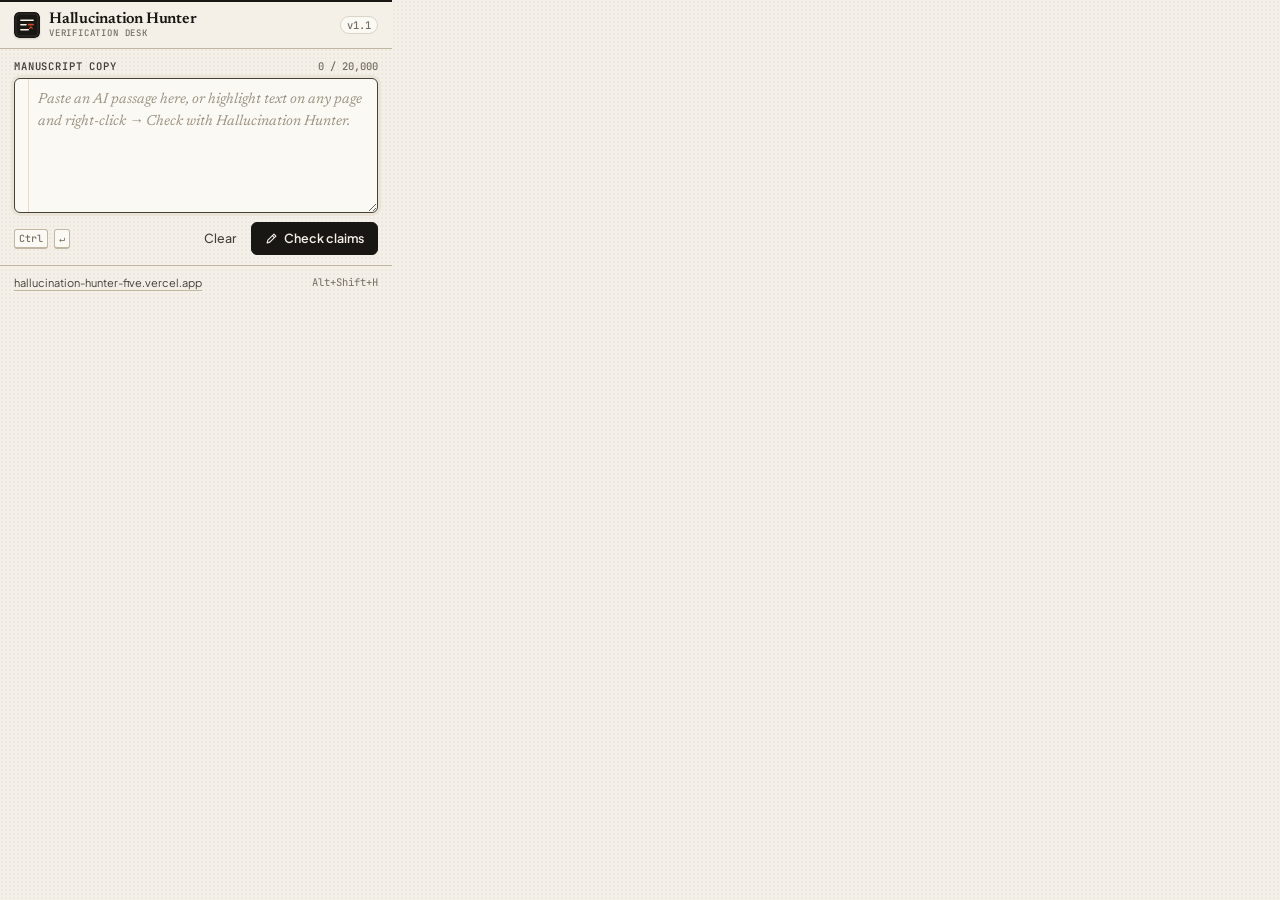
==== commit 48de8bd6: "Polish editorial check desk, live wire log, overflow & Night Press contrast, and companion extension" ====
--- a/chrome-extension/popup.html
+++ b/chrome-extension/popup.html
@@ -5,19 +5,27 @@
   <meta name="viewport" content="width=device-width, initial-scale=1.0">
   <meta name="color-scheme" content="light dark">
   <title>Hallucination Hunter</title>
+  <link rel="preconnect" href="https://fonts.googleapis.com">
+  <link rel="preconnect" href="https://fonts.gstatic.com" crossorigin>
+  <link href="https://fonts.googleapis.com/css2?family=JetBrains+Mono:wght@400;500;600&family=Newsreader:ital,opsz,wght@0,6..72,400;0,6..72,500;0,6..72,600;1,6..72,400&family=Plus+Jakarta+Sans:wght@400;500;600;700&display=swap" rel="stylesheet">
   <link rel="stylesheet" href="popup.css">
 </head>
 <body>
   <header class="hh-header">
     <div class="hh-logo">
-      <svg width="22" height="22" viewBox="0 0 64 64" aria-hidden="true">
-        <rect class="hh-logo-bg" width="64" height="64" rx="15" fill="#1c1a17"/>
-        <rect x="14" y="18" width="36" height="5" rx="2.5" fill="#f3efe6"/>
-        <rect x="14" y="29.5" width="12" height="5" rx="2.5" fill="#f3efe6"/>
-        <rect x="29" y="29.5" width="21" height="5" rx="2.5" fill="#d4502a"/>
-        <rect x="14" y="41" width="24" height="5" rx="2.5" fill="#f3efe6"/>
+      <svg class="hh-brand-mark" width="26" height="26" viewBox="0 0 36 36" aria-hidden="true">
+        <rect class="hh-logo-bg" width="36" height="36" rx="7" fill="#191714"/>
+        <rect x="2.75" y="2.75" width="30.5" height="30.5" rx="4.75" fill="none" stroke="#f4f0e8" stroke-opacity="0.18" stroke-width="0.9"/>
+        <path d="M9.5 11.5h17" stroke="#f4f0e8" stroke-width="2.1" stroke-linecap="round"/>
+        <path d="M9.5 17.5h7.2" stroke="#f4f0e8" stroke-width="2.1" stroke-linecap="round"/>
+        <path d="M20.2 17.5h6.3" stroke="#cf4a24" stroke-width="2.2" stroke-linecap="round"/>
+        <path d="M21.4 22.8l1.95-2.3 1.95 2.3" fill="none" stroke="#cf4a24" stroke-width="1.5" stroke-linecap="round" stroke-linejoin="round"/>
+        <path d="M9.5 24.5h10.2" stroke="#f4f0e8" stroke-width="2.1" stroke-linecap="round"/>
       </svg>
-      <span class="hh-title">Hallucination Hunter</span>
+      <div class="hh-lockup">
+        <span class="hh-title">Hallucination Hunter</span>
+        <span class="hh-subtitle">Verification Desk</span>
+      </div>
     </div>
     <span class="hh-badge" id="hh-version">v1.1</span>
   </header>
@@ -25,49 +33,69 @@
   <main>
     <div class="hh-input-area">
       <div class="hh-label-row">
-        <label class="hh-label" for="hh-text-input">Text to check</label>
+        <label class="hh-label" for="hh-text-input">Manuscript Copy</label>
         <span class="hh-count" id="hh-count">0 / 20,000</span>
       </div>
-      <textarea id="hh-text-input" placeholder="Paste an AI answer here. Or select text on any page, right-click and choose Check with Hallucination Hunter." rows="5" maxlength="20000"></textarea>
+      <div class="hh-sheet">
+        <textarea id="hh-text-input" placeholder="Paste an AI passage here, or highlight text on any page and right-click &rarr; Check with Hallucination Hunter." rows="5" spellcheck="false" maxlength="20000"></textarea>
+      </div>
       <div id="hh-auto-detect" class="hh-auto-detect" hidden></div>
       <div class="hh-input-actions">
-        <span class="hh-hint"><kbd>Ctrl</kbd> <kbd>Enter</kbd></span>
+        <span class="hh-hint"><kbd>Ctrl</kbd> <kbd>&crarr;</kbd></span>
         <button id="hh-clear-btn" class="hh-btn-secondary" type="button">Clear</button>
-        <button id="hh-analyze-btn" class="hh-btn-primary" type="button"><span class="hh-btn-label">Check claims</span><span class="hh-btn-spin" aria-hidden="true"></span></button>
+        <button id="hh-analyze-btn" class="hh-btn-primary" type="button">
+          <span class="hh-btn-label">
+            <svg width="13" height="13" viewBox="0 0 20 20" fill="none" stroke="currentColor" stroke-width="1.7" stroke-linecap="round" stroke-linejoin="round" aria-hidden="true">
+              <path d="M13.8 3.2 16.8 6.2 7.4 15.6 3.2 16.8 4.4 12.6Z"/>
+              <path d="m11.5 5.5 3 3"/>
+            </svg>
+            <span>Check claims</span>
+          </span>
+          <span class="hh-btn-spin" aria-hidden="true"></span>
+        </button>
       </div>
     </div>
 
     <div id="hh-loading" class="hh-loading" hidden>
       <div class="hh-progress"><span></span></div>
       <div class="hh-loading-row">
-        <span id="hh-loading-text">Reading the text...</span>
-        <button id="hh-cancel-btn" class="hh-link-btn" type="button">Cancel</button>
+        <span id="hh-loading-text">Isolating factual assertions&hellip;</span>
+        <button id="hh-cancel-btn" class="hh-link-btn" type="button">Abort</button>
       </div>
     </div>
 
     <div id="hh-error" class="hh-error" role="alert" hidden>
       <span id="hh-error-text"></span>
-      <button id="hh-retry-btn" class="hh-link-btn" type="button" hidden>Try again</button>
+      <button id="hh-retry-btn" class="hh-link-btn" type="button" hidden>Retry</button>
     </div>
 
     <section id="hh-results" class="hh-results" hidden aria-live="polite">
-      <div class="hh-trust-bar">
-        <div class="hh-trust-label">Trust score</div>
-        <div class="hh-trust-track"><div id="hh-trust-fill" class="hh-trust-fill"></div></div>
-        <div id="hh-trust-value" class="hh-trust-value">0%</div>
+      <div class="hh-dossier">
+        <div class="hh-trust-bar">
+          <div>
+            <div class="hh-kicker">Verification Index</div>
+            <div class="hh-trust-label" id="hh-verdict-title">Mostly holds up</div>
+          </div>
+          <div id="hh-trust-value" class="hh-trust-value">0%</div>
+        </div>
+        <div class="hh-trust-track" aria-hidden="true">
+          <span id="hh-bd-verified" class="hh-bd hh-bd-v" style="width:0%"></span>
+          <span id="hh-bd-unverifiable" class="hh-bd hh-bd-u" style="width:0%"></span>
+          <span id="hh-bd-false" class="hh-bd hh-bd-f" style="width:0%"></span>
+        </div>
       </div>
 
-      <div class="hh-summary">
+      <div class="hh-summary" role="group" aria-label="Filter claims by verdict">
         <button type="button" class="hh-summary-badge hh-verified" data-filter="verified"><span id="hh-count-verified">0</span> verified</button>
         <button type="button" class="hh-summary-badge hh-unverifiable" data-filter="unverifiable"><span id="hh-count-unverifiable">0</span> unverifiable</button>
-        <button type="button" class="hh-summary-badge hh-incorrect" data-filter="false"><span id="hh-count-incorrect">0</span> wrong</button>
+        <button type="button" class="hh-summary-badge hh-incorrect" data-filter="false"><span id="hh-count-incorrect">0</span> contradicted</button>
       </div>
 
       <div id="hh-claims-list" class="hh-claims-list"></div>
 
       <div class="hh-result-actions">
-        <button id="hh-copy-btn" class="hh-btn-outline" type="button">Copy report</button>
-        <button id="hh-open-btn" class="hh-btn-outline" type="button">Open in full app</button>
+        <button id="hh-copy-btn" class="hh-btn-outline" type="button">Copy dossier</button>
+        <button id="hh-open-btn" class="hh-btn-outline" type="button">Open Check Desk &nearr;</button>
       </div>
     </section>
   </main>
--- a/chrome-extension/popup.css
+++ b/chrome-extension/popup.css
@@ -1,63 +1,84 @@
-/* Hallucination Hunter - extension popup. Same paper/ink palette as the web app. */
-
-* { margin: 0; padding: 0; box-sizing: border-box; }
+/* Hallucination Hunter — Companion Extension Popup
+   Shares the Editorial Verification Desk palette, proofreader marks, and typography. */
+
+*, *::before, *::after { margin: 0; padding: 0; box-sizing: border-box; }
 
 :root {
-  --paper: #f3efe6;
-  --card: #faf8f3;
-  --ink: #1c1a17;
-  --ink-2: #48433b;
-  --ink-3: #7a7266;
-  --rule: #ddd5c6;
-  --rule-strong: #c5baa6;
-  --pencil: #d4502a;
-  --green: #3f7650;
-  --green-wash: rgba(63, 118, 80, 0.13);
-  --amber: #a8741b;
-  --amber-wash: rgba(196, 140, 40, 0.18);
-  --red: #b8402c;
-  --red-wash: rgba(184, 64, 44, 0.11);
-  --sans: 'Segoe UI', -apple-system, BlinkMacSystemFont, Helvetica, Arial, sans-serif;
-  --serif: Georgia, 'Times New Roman', serif;
-  --mono: ui-monospace, Consolas, 'SF Mono', monospace;
+  --paper: #f4f0e8;
+  --paper-deep: #eae4d7;
+  --card: #fbf9f4;
+  --ink: #191714;
+  --ink-2: #454038;
+  --ink-3: #766e61;
+  --rule: #dcd4c4;
+  --rule-strong: #c2b7a2;
+  --pencil: #cf4a24;
+
+  --green: #2b6944;
+  --green-wash: rgba(43, 105, 68, 0.11);
+  --green-border: rgba(43, 105, 68, 0.34);
+
+  --amber: #996512;
+  --amber-wash: rgba(180, 124, 24, 0.13);
+  --amber-border: rgba(153, 101, 18, 0.36);
+
+  --red: #b33824;
+  --red-wash: rgba(179, 56, 36, 0.11);
+  --red-border: rgba(179, 56, 36, 0.34);
+
+  --serif: 'Newsreader', Georgia, 'Times New Roman', serif;
+  --sans: 'Plus Jakarta Sans', -apple-system, BlinkMacSystemFont, 'Segoe UI', sans-serif;
+  --mono: 'JetBrains Mono', ui-monospace, Consolas, 'SF Mono', monospace;
   --ease-out: cubic-bezier(0.16, 1, 0.3, 1);
-  --ink-hover: #33302a;
-  --placeholder: #a39a8c;
-  --paper-deep: #ebe5d8;
+  --ink-hover: #2d2924;
+  --placeholder: #9c9384;
+  --grain: rgba(25, 23, 20, 0.03);
 }
 
 @media (prefers-color-scheme: dark) {
   :root {
-    --paper: #171512;
-    --paper-deep: #221f1b;
-    --card: #1e1b17;
-    --ink: #ece6da;
-    --ink-2: #c3bbad;
-    --ink-3: #8f8676;
-    --rule: #322e28;
-    --rule-strong: #4a443a;
-    --pencil: #e8693f;
-    --green: #7db38d;
-    --green-wash: rgba(125, 179, 141, 0.15);
-    --amber: #d8a54c;
-    --amber-wash: rgba(216, 165, 76, 0.16);
-    --red: #e2806a;
-    --red-wash: rgba(226, 128, 106, 0.15);
-    --ink-hover: #d6cfc1;
-    --placeholder: #6d6558;
+    --paper: #161411;
+    --paper-deep: #1f1c18;
+    --card: #1b1814;
+    --ink: #eee8dc;
+    --ink-2: #c5bdaf;
+    --ink-3: #8f8677;
+    --rule: #2e2a24;
+    --rule-strong: #464037;
+    --pencil: #e86940;
+
+    --green: #7ab58d;
+    --green-wash: rgba(122, 181, 141, 0.14);
+    --green-border: rgba(122, 181, 141, 0.34);
+
+    --amber: #ddb057;
+    --amber-wash: rgba(221, 176, 87, 0.14);
+    --amber-border: rgba(221, 176, 87, 0.34);
+
+    --red: #e47d69;
+    --red-wash: rgba(228, 125, 105, 0.14);
+    --red-border: rgba(228, 125, 105, 0.34);
+
+    --ink-hover: #d8d0c2;
+    --placeholder: #6c6457;
+    --grain: rgba(255, 248, 235, 0.02);
   }
-  .hh-logo-bg { fill: #2b2823; }
+  .hh-logo-bg { fill: #29251f; }
+  .hh-brand-mark { box-shadow: 0 0 0 1px var(--rule-strong); }
 }
 
 [hidden] { display: none !important; }
 
 body {
-  width: 380px;
-  min-height: 200px;
-  max-height: 580px;
+  width: 392px;
+  min-height: 220px;
+  max-height: 590px;
+  overflow-x: hidden;
   overflow-y: auto;
-  font: 13.5px/1.5 var(--sans);
-  background: var(--paper);
+  font: 400 13.5px/1.5 var(--sans);
+  background-color: var(--paper);
+  background-image: radial-gradient(var(--grain) 1px, transparent 1px);
+  background-size: 4px 4px;
   color: var(--ink);
   -webkit-font-smoothing: antialiased;
 }
@@ -65,7 +86,7 @@
 body::-webkit-scrollbar { width: 6px; }
 body::-webkit-scrollbar-thumb { background: var(--rule-strong); border-radius: 3px; }
 
-button { font: inherit; cursor: pointer; }
+button { font: inherit; color: inherit; cursor: pointer; }
 :focus-visible { outline: 2px solid var(--pencil); outline-offset: 2px; }
 
 .hh-header {
@@ -75,49 +96,98 @@
   display: flex;
   align-items: center;
   justify-content: space-between;
-  padding: 11px 14px;
+  padding: 10px 14px;
   background: var(--paper);
-  border-bottom: 1px solid var(--rule);
+  border-top: 2px solid var(--ink);
+  border-bottom: 1px solid var(--rule-strong);
 }
 .hh-logo { display: flex; align-items: center; gap: 9px; }
-.hh-logo svg { display: block; }
-.hh-title { font: 600 15px/1 var(--serif); letter-spacing: -0.01em; }
-.hh-badge { font: 11px var(--mono); color: var(--ink-3); }
+.hh-brand-mark {
+  display: block;
+  border-radius: 5px;
+  box-shadow: 0 1px 2px rgba(0, 0, 0, 0.14);
+  flex-shrink: 0;
+}
+.hh-lockup { display: flex; flex-direction: column; gap: 1px; }
+.hh-title { font: 600 15.5px/1 var(--serif); letter-spacing: -0.015em; }
+.hh-subtitle {
+  font: 500 9px/1 var(--mono);
+  text-transform: uppercase;
+  letter-spacing: 0.09em;
+  color: var(--ink-3);
+}
+.hh-badge {
+  font: 500 10.5px/1 var(--mono);
+  color: var(--ink-3);
+  padding: 3px 6px;
+  border: 1px solid var(--rule);
+  border-radius: 999px;
+  background: var(--card);
+}
 
 .hh-input-area { padding: 12px 14px 10px; }
+.hh-label-row {
+  display: flex;
+  justify-content: space-between;
+  align-items: baseline;
+  margin-bottom: 6px;
+}
 .hh-label {
-  display: block;
-  margin-bottom: 6px;
-  font: 500 10.5px/1 var(--mono);
+  font: 600 10.5px/1 var(--mono);
   text-transform: uppercase;
   letter-spacing: 0.08em;
-  color: var(--ink-3);
-}
-#hh-text-input {
-  width: 100%;
-  padding: 10px 11px;
+  color: var(--ink-2);
+}
+.hh-count {
+  font: 500 10.5px/1 var(--mono);
+  color: var(--ink-3);
+  font-variant-numeric: tabular-nums;
+  transition: color 0.2s;
+}
+.hh-count.over { color: var(--red); font-weight: 600; }
+
+.hh-sheet {
+  position: relative;
   border: 1px solid var(--rule-strong);
   border-radius: 6px;
   background: var(--card);
+  overflow: hidden;
+  transition: border-color 0.15s, box-shadow 0.2s;
+}
+.hh-sheet::before {
+  content: '';
+  position: absolute;
+  top: 0;
+  bottom: 0;
+  left: 13px;
+  width: 2px;
+  border-left: 1px solid rgba(207, 74, 36, 0.2);
+  pointer-events: none;
+}
+.hh-sheet:focus-within {
+  border-color: var(--ink-2);
+  box-shadow: 0 0 0 3px var(--paper-deep);
+}
+#hh-text-input {
+  display: block;
+  width: 100%;
+  padding: 10px 12px 10px 23px;
+  border: 0;
+  background: transparent;
   color: var(--ink);
-  font: 13.5px/1.55 var(--sans);
+  font: 400 14.5px/1.56 var(--serif);
   resize: vertical;
-  min-height: 96px;
-}
-#hh-text-input { transition: border-color 0.15s, box-shadow 0.2s; }
-#hh-text-input:focus { outline: none; border-color: var(--ink-2); box-shadow: 0 0 0 3px var(--paper-deep); }
-#hh-text-input::placeholder { color: var(--placeholder); }
+  min-height: 98px;
+}
+#hh-text-input:focus { outline: none; }
+#hh-text-input::placeholder { color: var(--placeholder); font-style: italic; }
 #hh-text-input[readonly] { color: var(--ink-2); }
 
-.hh-label-row { display: flex; justify-content: space-between; align-items: baseline; }
-.hh-count { font: 10.5px var(--mono); color: var(--ink-3); transition: color 0.2s; }
-.hh-count.over { color: var(--red); }
-
-.hh-input-actions { display: flex; align-items: center; gap: 6px; margin-top: 8px; }
-.hh-hint { margin-right: auto; font: 11px var(--mono); color: var(--ink-3); }
+.hh-input-actions { display: flex; align-items: center; gap: 6px; margin-top: 9px; }
+.hh-hint { margin-right: auto; font: 500 10.5px var(--mono); color: var(--ink-3); }
 .hh-hint kbd {
   font: 500 10px/1 var(--mono);
-  border: 1px solid var(--rule);
+  border: 1px solid var(--rule-strong);
   border-bottom-width: 2px;
   border-radius: 3px;
   padding: 2px 4px;
@@ -125,10 +195,10 @@
 }
 
 .hh-btn-primary, .hh-btn-secondary, .hh-btn-outline {
-  height: 32px;
-  padding: 0 14px;
+  height: 33px;
+  padding: 0 13px;
   border-radius: 6px;
-  font-size: 13px;
+  font-size: 12.5px;
   font-weight: 600;
   transition: background-color 0.15s, border-color 0.15s, color 0.15s, transform 0.12s;
 }
@@ -144,11 +214,16 @@
 .hh-btn-primary:hover { background: var(--ink-hover); border-color: var(--ink-hover); }
 .hh-btn-primary:active, .hh-btn-outline:active { transform: translateY(1px); }
 .hh-btn-primary:disabled { cursor: progress; }
-.hh-btn-label { transition: opacity 0.2s, transform 0.25s var(--ease-out); }
+.hh-btn-label {
+  display: inline-flex;
+  align-items: center;
+  gap: 6px;
+  transition: opacity 0.2s, transform 0.25s var(--ease-out);
+}
 .hh-btn-spin {
   width: 14px;
   height: 14px;
-  border: 1.5px solid currentColor;
+  border: 1.6px solid currentColor;
   border-right-color: transparent;
   border-radius: 50%;
   opacity: 0;
@@ -157,16 +232,16 @@
 }
 .hh-btn-primary.is-busy .hh-btn-label { opacity: 0; transform: translateY(-3px); }
 .hh-btn-primary.is-busy .hh-btn-spin { opacity: 1; transform: none; animation: hh-spin 0.7s linear infinite; }
-.hh-btn-secondary { border: 0; background: none; color: var(--ink-2); font-weight: 500; padding: 0 10px; }
+.hh-btn-secondary { border: 0; background: none; color: var(--ink-2); font-weight: 500; padding: 0 9px; }
 .hh-btn-secondary:hover { background: var(--paper-deep); color: var(--ink); }
-.hh-btn-outline { flex: 1; border: 1px solid var(--rule-strong); background: var(--card); color: var(--ink-2); font-weight: 500; }
-.hh-btn-outline:hover { border-color: var(--ink); color: var(--ink); }
+.hh-btn-outline { flex: 1; border: 1px solid var(--rule-strong); background: var(--card); color: var(--ink-2); font-weight: 600; }
+.hh-btn-outline:hover { border-color: var(--ink); color: var(--ink); background: var(--paper-deep); }
 .hh-link-btn {
   border: 0;
   background: none;
   padding: 0;
   color: var(--ink-2);
-  font-size: 12.5px;
+  font-size: 12px;
   font-weight: 600;
   text-decoration: underline;
   text-underline-offset: 3px;
@@ -177,34 +252,37 @@
 .hh-auto-detect {
   display: flex;
   align-items: center;
-  gap: 8px;
+  gap: 7px;
   margin-top: 8px;
-  font-size: 12px;
+  font-size: 11.5px;
   color: var(--ink-2);
   animation: hh-reveal 0.3s var(--ease-out) both;
 }
-.hh-auto-detect::before { content: ''; width: 6px; height: 6px; border-radius: 50%; background: var(--green); }
+.hh-auto-detect::before { content: ''; width: 6px; height: 6px; border-radius: 50%; background: var(--green); flex-shrink: 0; }
 
 .hh-loading {
   margin: 0 14px 12px;
-  padding-top: 10px;
-  border-top: 1px solid var(--rule);
-  font-size: 13px;
+  padding: 10px 12px;
+  background: var(--card);
+  border: 1px solid var(--rule-strong);
+  border-top: 2px solid var(--pencil);
+  border-radius: 6px;
+  font-size: 12.5px;
   color: var(--ink-2);
   animation: hh-reveal 0.3s var(--ease-out) both;
 }
 .hh-loading-row { display: flex; justify-content: space-between; align-items: center; margin-top: 8px; }
-#hh-loading-text { animation: hh-fade 0.4s ease; }
-.hh-progress { position: relative; height: 2px; background: var(--rule); overflow: hidden; border-radius: 2px; }
+#hh-loading-text { font-weight: 500; animation: hh-fade 0.4s ease; }
+.hh-progress { position: relative; height: 2.5px; background: var(--paper-deep); overflow: hidden; border-radius: 2px; }
 .hh-progress span {
   position: absolute;
   inset: 0 auto 0 0;
-  width: 40%;
-  background: var(--ink);
+  width: 38%;
+  background: var(--pencil);
   border-radius: 2px;
-  animation: hh-indeterminate 1.3s cubic-bezier(0.65, 0, 0.35, 1) infinite;
-}
-@keyframes hh-indeterminate { from { transform: translateX(-100%); } to { transform: translateX(260%); } }
+  animation: hh-indeterminate 1.25s cubic-bezier(0.65, 0, 0.35, 1) infinite;
+}
+@keyframes hh-indeterminate { from { transform: translateX(-100%); } to { transform: translateX(270%); } }
 @keyframes hh-spin { to { transform: rotate(360deg); } }
 @keyframes hh-fade { from { opacity: 0; } }
 
@@ -226,56 +304,78 @@
 .hh-results { padding: 0 14px 12px; animation: hh-fade 0.25s ease both; }
 .hh-results.instant, .hh-results.instant .hh-claim-card { animation: none; }
 
+.hh-dossier {
+  padding: 11px 12px;
+  background: var(--card);
+  border: 1px solid var(--rule-strong);
+  border-top: 2px solid var(--ink);
+  border-radius: 6px;
+  margin-bottom: 9px;
+}
 .hh-trust-bar {
   display: flex;
   align-items: center;
+  justify-content: space-between;
   gap: 10px;
-  padding: 12px 0 10px;
-  border-top: 1px solid var(--ink);
-}
-.hh-trust-label { font: 600 14px var(--serif); white-space: nowrap; }
-.hh-trust-track { flex: 1; height: 3px; background: var(--rule); border-radius: 2px; overflow: hidden; }
-.hh-trust-fill {
-  height: 100%;
-  width: 100%;
-  background: var(--ink);
-  border-radius: 2px;
-  transform: scaleX(0);
-  transform-origin: left center;
-  transition: transform 0.8s var(--ease-out);
-}
-.hh-trust-value { font: 600 15px var(--mono); min-width: 4ch; text-align: right; font-variant-numeric: tabular-nums; }
-.hh-results[data-band="good"] .hh-trust-fill { background: var(--green); }
-.hh-results[data-band="mid"] .hh-trust-fill { background: var(--amber); }
-.hh-results[data-band="bad"] .hh-trust-fill { background: var(--red); }
-.hh-results[data-band="good"] .hh-trust-value { color: var(--green); }
-.hh-results[data-band="mid"] .hh-trust-value { color: var(--amber); }
-.hh-results[data-band="bad"] .hh-trust-value { color: var(--red); }
+  margin-bottom: 8px;
+}
+.hh-kicker {
+  font: 500 9.5px/1 var(--mono);
+  text-transform: uppercase;
+  letter-spacing: 0.08em;
+  color: var(--ink-3);
+  margin-bottom: 3px;
+}
+.hh-trust-label { font: 500 16px/1.15 var(--serif); }
+.hh-trust-value { font: 600 20px/1 var(--mono); font-variant-numeric: tabular-nums; }
+.hh-results[data-band="good"] .hh-trust-value,
+.hh-results[data-band="good"] .hh-trust-label { color: var(--green); }
+.hh-results[data-band="mid"] .hh-trust-value,
+.hh-results[data-band="mid"] .hh-trust-label { color: var(--amber); }
+.hh-results[data-band="bad"] .hh-trust-value,
+.hh-results[data-band="bad"] .hh-trust-label { color: var(--red); }
+
+.hh-trust-track {
+  display: flex;
+  gap: 2px;
+  height: 5px;
+  background: var(--paper-deep);
+  border-radius: 3px;
+  overflow: hidden;
+}
+.hh-bd { height: 100%; transition: width 0.65s var(--ease-out); }
+.hh-bd-v { background: var(--green); }
+.hh-bd-u { background: var(--amber); }
+.hh-bd-f { background: var(--red); }
 
 .hh-summary {
   display: flex;
-  gap: 4px;
+  gap: 5px;
   padding-bottom: 10px;
   margin-bottom: 10px;
   border-bottom: 1px solid var(--rule);
 }
 .hh-summary-badge {
-  display: flex;
-  align-items: center;
+  flex: 1;
+  display: inline-flex;
+  align-items: center;
+  justify-content: center;
   gap: 5px;
-  padding: 3px 8px;
-  border: 1px solid transparent;
+  padding: 5px 6px;
+  border: 1px solid var(--rule);
   border-radius: 5px;
-  background: none;
-  font-size: 12.5px;
+  background: var(--card);
+  font-size: 11.5px;
+  font-weight: 500;
   color: var(--ink-2);
+  white-space: nowrap;
   transition: border-color 0.15s, background-color 0.15s;
 }
-.hh-summary-badge:first-child { margin-left: -8px; }
-.hh-summary-badge:hover { border-color: var(--rule); }
-.hh-summary-badge[aria-pressed="true"] { border-color: var(--rule-strong); background: var(--card); }
-.hh-summary-badge::before { content: ''; width: 7px; height: 7px; border-radius: 2px; }
-.hh-summary-badge span { font: 600 13px var(--mono); color: var(--ink); }
+.hh-summary-badge:hover { border-color: var(--rule-strong); background: var(--paper-deep); }
+.hh-summary-badge[aria-pressed="true"] { border-color: var(--ink); background: var(--ink); color: var(--paper); }
+.hh-summary-badge[aria-pressed="true"] span { color: var(--paper); }
+.hh-summary-badge::before { content: ''; width: 6.5px; height: 6.5px; border-radius: 2px; flex-shrink: 0; }
+.hh-summary-badge span { font: 600 12px var(--mono); color: var(--ink); font-variant-numeric: tabular-nums; }
 .hh-verified::before { background: var(--green); }
 .hh-unverifiable::before { background: var(--amber); }
 .hh-incorrect::before { background: var(--red); }
@@ -283,70 +383,129 @@
 .hh-claims-list { display: flex; flex-direction: column; gap: 8px; }
 
 .hh-claim-card {
-  padding: 10px 11px;
-  background: var(--card);
-  border: 1px solid var(--rule);
+  padding: 10px 12px;
+  background: var(--card);
+  border: 1px solid var(--rule-strong);
   border-left: 3px solid var(--rule-strong);
   border-radius: 3px 6px 6px 3px;
-  animation: hh-reveal 0.4s var(--ease-out) both;
-  animation-delay: calc(var(--i, 0) * 40ms);
+  animation: hh-reveal 0.36s var(--ease-out) both;
+  animation-delay: calc(var(--i, 0) * 36ms);
 }
 .hh-claim-card.verified { border-left-color: var(--green); }
 .hh-claim-card.unverifiable { border-left-color: var(--amber); }
 .hh-claim-card.incorrect { border-left-color: var(--red); }
 @keyframes hh-reveal { from { opacity: 0; transform: translateY(6px); } to { opacity: 1; transform: none; } }
-.hh-empty { padding: 18px 8px; text-align: center; color: var(--ink-3); font-size: 12.5px; border: 1px dashed var(--rule-strong); border-radius: 6px; }
+
+.hh-empty { padding: 18px 10px; text-align: center; color: var(--ink-3); font-size: 12.5px; border: 1px dashed var(--rule-strong); border-radius: 6px; background: var(--card); }
 .hh-result-actions { display: flex; gap: 6px; margin-top: 12px; }
-.hh-claim-more { margin-top: 6px; font-size: 12.5px; color: var(--ink-2); }
-.hh-claim-more summary { cursor: pointer; width: max-content; font-weight: 600; color: var(--ink-3); list-style: none; }
+
+.hh-claim-top { display: flex; align-items: center; gap: 7px; margin-bottom: 6px; }
+.hh-claim-idx { font: 600 10.5px/1 var(--mono); color: var(--ink-3); font-variant-numeric: tabular-nums; }
+
+.hh-stamp {
+  display: inline-flex;
+  align-items: center;
+  gap: 4px;
+  height: 21px;
+  padding: 0 7px 0 5px;
+  border-radius: 3px;
+  border: 1px solid var(--rule-strong);
+  font: 600 9.5px/1 var(--mono);
+  text-transform: uppercase;
+  letter-spacing: 0.06em;
+}
+.hh-stamp.verified { color: var(--green); background: var(--green-wash); border-color: var(--green-border); }
+.hh-stamp.unverifiable { color: var(--amber); background: var(--amber-wash); border-color: var(--amber-border); }
+.hh-stamp.incorrect { color: var(--red); background: var(--red-wash); border-color: var(--red-border); }
+
+.hh-mark {
+  width: 13px;
+  height: 13px;
+  display: block;
+  fill: none;
+  stroke: currentColor;
+  stroke-width: 1.65;
+  stroke-linecap: round;
+  stroke-linejoin: round;
+  flex-shrink: 0;
+}
+.hh-mark .frame { stroke-opacity: 0.48; stroke-width: 1.35; }
+.hh-mark .dot { fill: currentColor; stroke: none; }
+
+.hh-claim-conf { margin-left: auto; font: 600 11px var(--mono); color: var(--ink-3); font-variant-numeric: tabular-nums; }
+
+.hh-claim-text {
+  font: 400 14.5px/1.48 var(--serif);
+  color: var(--ink);
+  overflow-wrap: anywhere;
+  word-break: break-word;
+}
+.hh-claim-correction {
+  margin-top: 7px;
+  padding: 6px 9px;
+  border-left: 2px solid var(--green);
+  background: var(--green-wash);
+  border-radius: 0 4px 4px 0;
+  font-size: 12px;
+  line-height: 1.45;
+  color: var(--ink);
+  overflow-wrap: anywhere;
+  word-break: break-word;
+}
+.hh-claim-correction strong {
+  font: 600 9.5px/1 var(--mono);
+  text-transform: uppercase;
+  letter-spacing: 0.07em;
+  color: var(--green);
+  margin-right: 4px;
+}
+
+.hh-claim-more { margin-top: 6px; font-size: 12px; color: var(--ink-2); }
+.hh-claim-more summary {
+  cursor: pointer;
+  width: max-content;
+  font: 600 11px/1.3 var(--sans);
+  color: var(--ink-3);
+  list-style: none;
+}
 .hh-claim-more summary::-webkit-details-marker { display: none; }
 .hh-claim-more summary::after { content: ' +'; font-family: var(--mono); }
-.hh-claim-more[open] summary::after { content: ' -'; }
+.hh-claim-more[open] summary::after { content: ' \2212'; }
 .hh-claim-more summary:hover { color: var(--ink); }
-.hh-claim-more p { margin-top: 4px; animation: hh-reveal 0.25s var(--ease-out) both; }
-
-.hh-claim-top { display: flex; align-items: center; gap: 7px; margin-bottom: 5px; }
-.hh-claim-badge {
-  width: 18px;
-  height: 18px;
-  display: grid;
-  place-items: center;
-  border-radius: 50%;
-}
-.hh-claim-badge.verified { color: var(--green); background: var(--green-wash); }
-.hh-claim-badge.unverifiable { color: var(--amber); background: var(--amber-wash); }
-.hh-claim-badge.incorrect { color: var(--red); background: var(--red-wash); }
-.hh-claim-status { font-size: 12.5px; font-weight: 600; }
-.hh-claim-status.verified { color: var(--green); }
-.hh-claim-status.unverifiable { color: var(--amber); }
-.hh-claim-status.incorrect { color: var(--red); }
-.hh-claim-conf { margin-left: auto; font: 11.5px var(--mono); color: var(--ink-3); }
-
-.hh-claim-text { font: 14px/1.45 var(--serif); color: var(--ink); }
-.hh-claim-correction {
-  margin-top: 7px;
+.hh-claim-more p {
+  margin-top: 5px;
   padding: 6px 8px;
   background: var(--paper);
+  border: 1px solid var(--rule);
   border-radius: 4px;
-  font-size: 12.5px;
-  color: var(--ink-2);
-}
-.hh-claim-correction strong { color: var(--red); font-weight: 600; }
-.hh-claim-source { margin-top: 6px; font-size: 11.5px; color: var(--ink-3); }
+  line-height: 1.48;
+  overflow-wrap: anywhere;
+  word-break: break-word;
+  animation: hh-reveal 0.22s var(--ease-out) both;
+}
+
+.hh-claim-source {
+  margin-top: 6px;
+  padding-top: 5px;
+  border-top: 1px dashed var(--rule);
+  font: 500 10.5px/1.3 var(--mono);
+  color: var(--ink-3);
+  overflow-wrap: anywhere;
+}
 
 .hh-footer {
   display: flex;
   justify-content: space-between;
   align-items: center;
   padding: 9px 14px;
-  border-top: 1px solid var(--rule);
-  font-size: 11.5px;
+  border-top: 1px solid var(--rule-strong);
+  font-size: 11px;
   color: var(--ink-3);
 }
 .hh-footer a { color: var(--ink-2); text-decoration: underline; text-decoration-color: var(--rule-strong); text-underline-offset: 3px; }
-.hh-footer a:hover { color: var(--ink); text-decoration-color: var(--ink); }
-.hh-footer span { font-family: var(--mono); }
+.hh-footer a:hover { color: var(--ink); text-decoration-color: var(--pencil); }
+.hh-footer span { font-family: var(--mono); font-size: 10.5px; }
 
 @media (prefers-reduced-motion: reduce) {
   *, *::before, *::after { animation-duration: 0.001ms !important; transition-duration: 0.001ms !important; }
-}+}
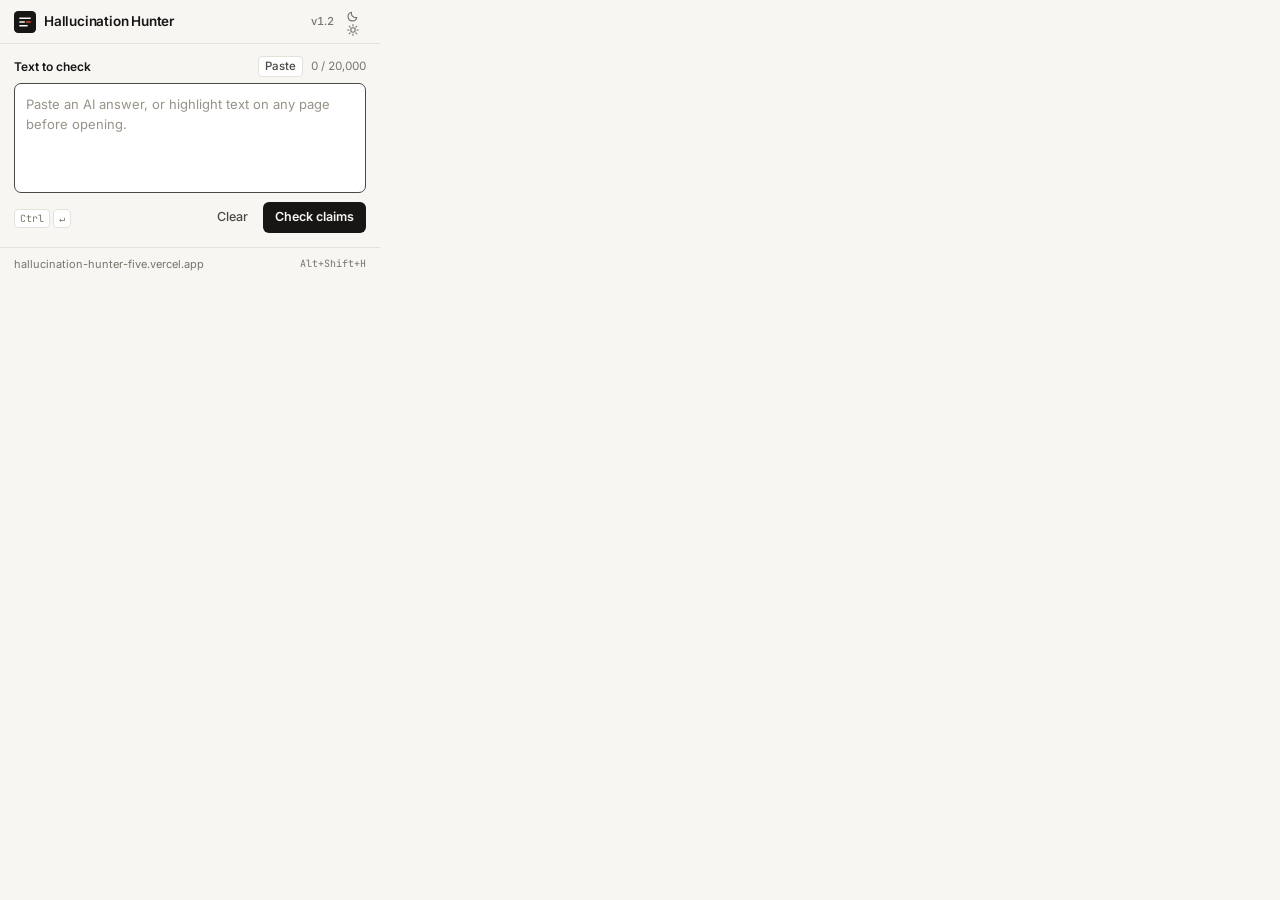
==== commit 27638bcd: "Redesign web UI and Chrome extension with handcrafted typography, stacked claim rows, and stricter v" ====
--- a/chrome-extension/popup.html
+++ b/chrome-extension/popup.html
@@ -7,50 +7,64 @@
   <title>Hallucination Hunter</title>
   <link rel="preconnect" href="https://fonts.googleapis.com">
   <link rel="preconnect" href="https://fonts.gstatic.com" crossorigin>
-  <link href="https://fonts.googleapis.com/css2?family=JetBrains+Mono:wght@400;500;600&family=Newsreader:ital,opsz,wght@0,6..72,400;0,6..72,500;0,6..72,600;1,6..72,400&family=Plus+Jakarta+Sans:wght@400;500;600;700&display=swap" rel="stylesheet">
+  <link href="https://fonts.googleapis.com/css2?family=Inter:wght@400;500;600;700&family=JetBrains+Mono:wght@400;500&display=swap" rel="stylesheet">
   <link rel="stylesheet" href="popup.css">
 </head>
 <body>
   <header class="hh-header">
-    <div class="hh-logo">
-      <svg class="hh-brand-mark" width="26" height="26" viewBox="0 0 36 36" aria-hidden="true">
-        <rect class="hh-logo-bg" width="36" height="36" rx="7" fill="#191714"/>
-        <rect x="2.75" y="2.75" width="30.5" height="30.5" rx="4.75" fill="none" stroke="#f4f0e8" stroke-opacity="0.18" stroke-width="0.9"/>
-        <path d="M9.5 11.5h17" stroke="#f4f0e8" stroke-width="2.1" stroke-linecap="round"/>
-        <path d="M9.5 17.5h7.2" stroke="#f4f0e8" stroke-width="2.1" stroke-linecap="round"/>
-        <path d="M20.2 17.5h6.3" stroke="#cf4a24" stroke-width="2.2" stroke-linecap="round"/>
-        <path d="M21.4 22.8l1.95-2.3 1.95 2.3" fill="none" stroke="#cf4a24" stroke-width="1.5" stroke-linecap="round" stroke-linejoin="round"/>
-        <path d="M9.5 24.5h10.2" stroke="#f4f0e8" stroke-width="2.1" stroke-linecap="round"/>
+    <a class="hh-brand" id="hh-brand-link" href="https://hallucination-hunter-five.vercel.app" target="_blank" rel="noopener" title="Open Hallucination Hunter web app">
+      <svg class="hh-brand-mark" width="22" height="22" viewBox="0 0 32 32" aria-hidden="true">
+        <rect class="hh-logo-bg" width="32" height="32" rx="6" fill="#171614"/>
+        <path d="M8.5 10.5h15" stroke="#f7f6f2" stroke-width="2.1" stroke-linecap="round"/>
+        <path d="M8.5 16h6.5" stroke="#f7f6f2" stroke-width="2.1" stroke-linecap="round"/>
+        <path d="M18.2 16h5.3" stroke="#d94e28" stroke-width="2.2" stroke-linecap="round"/>
+        <path d="M8.5 21.5h10.5" stroke="#f7f6f2" stroke-width="2.1" stroke-linecap="round"/>
       </svg>
-      <div class="hh-lockup">
-        <span class="hh-title">Hallucination Hunter</span>
-        <span class="hh-subtitle">Verification Desk</span>
+      <span class="hh-title">Hallucination Hunter</span>
+    </a>
+    <div class="hh-header-right">
+      <span class="hh-version" id="hh-version">v1.2</span>
+      <button type="button" class="hh-icon-btn" id="hh-theme-btn" title="Switch theme" aria-label="Switch theme">
+        <svg class="hh-i-moon" viewBox="0 0 20 20" fill="none" stroke="currentColor" stroke-width="1.6" stroke-linecap="round" stroke-linejoin="round" aria-hidden="true">
+          <path d="M15.4 12.2A6.3 6.3 0 0 1 7.8 4.6a6.3 6.3 0 1 0 7.6 7.6Z"/>
+        </svg>
+        <svg class="hh-i-sun" viewBox="0 0 20 20" fill="none" stroke="currentColor" stroke-width="1.6" stroke-linecap="round" aria-hidden="true">
+          <circle cx="10" cy="10" r="3.2"/>
+          <path d="M10 2.4v1.8M10 15.8v1.8M2.4 10h1.8M15.8 10h1.8M4.6 4.6l1.3 1.3M14.1 14.1l1.3 1.3M4.6 15.4l1.3-1.3M14.1 5.9l1.3-1.3"/>
+        </svg>
+      </button>
+    </div>
+  </header>
+
+  <main class="hh-main" id="hh-main">
+    <div class="hh-collapsed-bar" id="hh-collapsed-bar" hidden>
+      <span class="hh-collapsed-snippet" id="hh-collapsed-snippet"></span>
+      <div class="hh-collapsed-actions">
+        <button type="button" class="hh-chip-btn" id="hh-edit-btn">Edit</button>
+        <button type="button" class="hh-chip-btn" id="hh-new-btn">New</button>
       </div>
     </div>
-    <span class="hh-badge" id="hh-version">v1.1</span>
-  </header>
 
-  <main>
-    <div class="hh-input-area">
+    <div class="hh-input-area" id="hh-input-area">
       <div class="hh-label-row">
-        <label class="hh-label" for="hh-text-input">Manuscript Copy</label>
-        <span class="hh-count" id="hh-count">0 / 20,000</span>
+        <label class="hh-label" for="hh-text-input">Text to check</label>
+        <div class="hh-label-tools">
+          <button type="button" class="hh-paste-btn" id="hh-paste-btn" title="Paste from clipboard">Paste</button>
+          <span class="hh-count" id="hh-count">0 / 20,000</span>
+        </div>
       </div>
+
       <div class="hh-sheet">
-        <textarea id="hh-text-input" placeholder="Paste an AI passage here, or highlight text on any page and right-click &rarr; Check with Hallucination Hunter." rows="5" spellcheck="false" maxlength="20000"></textarea>
+        <textarea id="hh-text-input" placeholder="Paste an AI answer, or highlight text on any page before opening." rows="5" spellcheck="false" maxlength="20000"></textarea>
       </div>
+
       <div id="hh-auto-detect" class="hh-auto-detect" hidden></div>
+
       <div class="hh-input-actions">
-        <span class="hh-hint"><kbd>Ctrl</kbd> <kbd>&crarr;</kbd></span>
+        <span class="hh-hint"><kbd id="hh-mod-key">Ctrl</kbd> <kbd>&crarr;</kbd></span>
         <button id="hh-clear-btn" class="hh-btn-secondary" type="button">Clear</button>
         <button id="hh-analyze-btn" class="hh-btn-primary" type="button">
-          <span class="hh-btn-label">
-            <svg width="13" height="13" viewBox="0 0 20 20" fill="none" stroke="currentColor" stroke-width="1.7" stroke-linecap="round" stroke-linejoin="round" aria-hidden="true">
-              <path d="M13.8 3.2 16.8 6.2 7.4 15.6 3.2 16.8 4.4 12.6Z"/>
-              <path d="m11.5 5.5 3 3"/>
-            </svg>
-            <span>Check claims</span>
-          </span>
+          <span class="hh-btn-label">Check claims</span>
           <span class="hh-btn-spin" aria-hidden="true"></span>
         </button>
       </div>
@@ -59,8 +73,8 @@
     <div id="hh-loading" class="hh-loading" hidden>
       <div class="hh-progress"><span></span></div>
       <div class="hh-loading-row">
-        <span id="hh-loading-text">Isolating factual assertions&hellip;</span>
-        <button id="hh-cancel-btn" class="hh-link-btn" type="button">Abort</button>
+        <span id="hh-loading-text">Extracting factual claims&hellip;</span>
+        <button id="hh-cancel-btn" class="hh-link-btn" type="button">Cancel</button>
       </div>
     </div>
 
@@ -70,11 +84,11 @@
     </div>
 
     <section id="hh-results" class="hh-results" hidden aria-live="polite">
-      <div class="hh-dossier">
-        <div class="hh-trust-bar">
-          <div>
-            <div class="hh-kicker">Verification Index</div>
-            <div class="hh-trust-label" id="hh-verdict-title">Mostly holds up</div>
+      <div class="hh-score-card">
+        <div class="hh-score-row">
+          <div class="hh-score-copy">
+            <span class="hh-verdict-title" id="hh-verdict-title">Mostly accurate</span>
+            <span class="hh-verdict-sub" id="hh-verdict-sub">0 of 0 claims verified</span>
           </div>
           <div id="hh-trust-value" class="hh-trust-value">0%</div>
         </div>
@@ -85,24 +99,25 @@
         </div>
       </div>
 
-      <div class="hh-summary" role="group" aria-label="Filter claims by verdict">
-        <button type="button" class="hh-summary-badge hh-verified" data-filter="verified"><span id="hh-count-verified">0</span> verified</button>
-        <button type="button" class="hh-summary-badge hh-unverifiable" data-filter="unverifiable"><span id="hh-count-unverifiable">0</span> unverifiable</button>
-        <button type="button" class="hh-summary-badge hh-incorrect" data-filter="false"><span id="hh-count-incorrect">0</span> contradicted</button>
+      <div class="hh-filter-bar" role="group" aria-label="Filter claims">
+        <button type="button" class="hh-ftab active" data-filter="all" aria-pressed="true">All <span id="hh-count-all">0</span></button>
+        <button type="button" class="hh-ftab" data-filter="verified" aria-pressed="false"><i class="hh-dot hh-dot-v"></i><span id="hh-count-verified">0</span></button>
+        <button type="button" class="hh-ftab" data-filter="unverifiable" aria-pressed="false"><i class="hh-dot hh-dot-u"></i><span id="hh-count-unverifiable">0</span></button>
+        <button type="button" class="hh-ftab" data-filter="false" aria-pressed="false"><i class="hh-dot hh-dot-f"></i><span id="hh-count-incorrect">0</span></button>
       </div>
 
       <div id="hh-claims-list" class="hh-claims-list"></div>
 
       <div class="hh-result-actions">
-        <button id="hh-copy-btn" class="hh-btn-outline" type="button">Copy dossier</button>
-        <button id="hh-open-btn" class="hh-btn-outline" type="button">Open Check Desk &nearr;</button>
+        <button id="hh-copy-btn" class="hh-btn-outline" type="button">Copy report</button>
+        <button id="hh-open-btn" class="hh-btn-outline" type="button">Open full view &nearr;</button>
       </div>
     </section>
   </main>
 
   <footer class="hh-footer">
     <a href="https://hallucination-hunter-five.vercel.app" target="_blank" rel="noopener">hallucination-hunter-five.vercel.app</a>
-    <span id="hh-shortcut-hint">Alt+Shift+H</span>
+    <kbd id="hh-shortcut-hint">Alt+Shift+H</kbd>
   </footer>
 
   <script src="popup.js"></script>
--- a/chrome-extension/popup.css
+++ b/chrome-extension/popup.css
@@ -1,511 +1,816 @@
-/* Hallucination Hunter — Companion Extension Popup
-   Shares the Editorial Verification Desk palette, proofreader marks, and typography. */
-
-*, *::before, *::after { margin: 0; padding: 0; box-sizing: border-box; }
+/* Hallucination Hunter — Chrome Extension Popup
+   Clean 380px single-scroll layout, Inter tabular numerals, light & dark themes. */
+
+*, *::before, *::after {
+  box-sizing: border-box;
+  margin: 0;
+  padding: 0;
+}
 
 :root {
-  --paper: #f4f0e8;
-  --paper-deep: #eae4d7;
-  --card: #fbf9f4;
-  --ink: #191714;
-  --ink-2: #454038;
-  --ink-3: #766e61;
-  --rule: #dcd4c4;
-  --rule-strong: #c2b7a2;
-  --pencil: #cf4a24;
-
-  --green: #2b6944;
-  --green-wash: rgba(43, 105, 68, 0.11);
-  --green-border: rgba(43, 105, 68, 0.34);
-
-  --amber: #996512;
-  --amber-wash: rgba(180, 124, 24, 0.13);
-  --amber-border: rgba(153, 101, 18, 0.36);
-
-  --red: #b33824;
-  --red-wash: rgba(179, 56, 36, 0.11);
-  --red-border: rgba(179, 56, 36, 0.34);
-
-  --serif: 'Newsreader', Georgia, 'Times New Roman', serif;
-  --sans: 'Plus Jakarta Sans', -apple-system, BlinkMacSystemFont, 'Segoe UI', sans-serif;
-  --mono: 'JetBrains Mono', ui-monospace, Consolas, 'SF Mono', monospace;
-  --ease-out: cubic-bezier(0.16, 1, 0.3, 1);
-  --ink-hover: #2d2924;
-  --placeholder: #9c9384;
-  --grain: rgba(25, 23, 20, 0.03);
+  color-scheme: light;
+
+  --bg: #f7f6f2;
+  --bg-subtle: #efede7;
+  --surface: #ffffff;
+  --surface-2: #faf9f6;
+  --border: #e4e1d8;
+  --border-strong: #cfcac0;
+
+  --ink: #171614;
+  --ink-2: #4a4842;
+  --ink-3: #78746b;
+  --placeholder: #989388;
+
+  --btn-bg: #171614;
+  --btn-fg: #f7f6f2;
+  --btn-hover: #2c2a26;
+  --brand-mark: #d94e28;
+
+  --green: #1d7548;
+  --green-soft: rgba(29, 117, 72, 0.09);
+
+  --amber: #966200;
+  --amber-soft: rgba(150, 98, 0, 0.1);
+
+  --red: #be3820;
+  --red-soft: rgba(190, 56, 32, 0.09);
+
+  --sans: 'Inter', -apple-system, BlinkMacSystemFont, 'Segoe UI', Roboto, sans-serif;
+  --mono: 'JetBrains Mono', ui-monospace, SFMono-Regular, Consolas, monospace;
 }
 
 @media (prefers-color-scheme: dark) {
-  :root {
-    --paper: #161411;
-    --paper-deep: #1f1c18;
-    --card: #1b1814;
-    --ink: #eee8dc;
-    --ink-2: #c5bdaf;
-    --ink-3: #8f8677;
-    --rule: #2e2a24;
-    --rule-strong: #464037;
-    --pencil: #e86940;
-
-    --green: #7ab58d;
-    --green-wash: rgba(122, 181, 141, 0.14);
-    --green-border: rgba(122, 181, 141, 0.34);
-
-    --amber: #ddb057;
-    --amber-wash: rgba(221, 176, 87, 0.14);
-    --amber-border: rgba(221, 176, 87, 0.34);
-
-    --red: #e47d69;
-    --red-wash: rgba(228, 125, 105, 0.14);
-    --red-border: rgba(228, 125, 105, 0.34);
-
-    --ink-hover: #d8d0c2;
-    --placeholder: #6c6457;
-    --grain: rgba(255, 248, 235, 0.02);
+  :root:not([data-theme="light"]) {
+    color-scheme: dark;
+
+    --bg: #121211;
+    --bg-subtle: #1c1c1a;
+    --surface: #181816;
+    --surface-2: #1f1f1c;
+    --border: #2a2a27;
+    --border-strong: #3c3b37;
+
+    --ink: #ededec;
+    --ink-2: #b5b3ac;
+    --ink-3: #807d75;
+    --placeholder: #67655e;
+
+    --btn-bg: #ededec;
+    --btn-fg: #141413;
+    --btn-hover: #d8d6cf;
+    --brand-mark: #e5643f;
+
+    --green: #53bc83;
+    --green-soft: rgba(83, 188, 131, 0.13);
+
+    --amber: #e2ac42;
+    --amber-soft: rgba(226, 172, 66, 0.13);
+
+    --red: #ee7460;
+    --red-soft: rgba(238, 116, 96, 0.13);
   }
-  .hh-logo-bg { fill: #29251f; }
-  .hh-brand-mark { box-shadow: 0 0 0 1px var(--rule-strong); }
-}
-
-[hidden] { display: none !important; }
+}
+
+:root[data-theme="dark"] {
+  color-scheme: dark;
+
+  --bg: #121211;
+  --bg-subtle: #1c1c1a;
+  --surface: #181816;
+  --surface-2: #1f1f1c;
+  --border: #2a2a27;
+  --border-strong: #3c3b37;
+
+  --ink: #ededec;
+  --ink-2: #b5b3ac;
+  --ink-3: #807d75;
+  --placeholder: #67655e;
+
+  --btn-bg: #ededec;
+  --btn-fg: #141413;
+  --btn-hover: #d8d6cf;
+  --brand-mark: #e5643f;
+
+  --green: #53bc83;
+  --green-soft: rgba(83, 188, 131, 0.13);
+
+  --amber: #e2ac42;
+  --amber-soft: rgba(226, 172, 66, 0.13);
+
+  --red: #ee7460;
+  --red-soft: rgba(238, 116, 96, 0.13);
+}
+
+[hidden] {
+  display: none !important;
+}
+
+html {
+  scrollbar-width: thin;
+  scrollbar-color: var(--border-strong) transparent;
+}
+
+*::-webkit-scrollbar {
+  width: 5px;
+  height: 5px;
+}
+*::-webkit-scrollbar-button {
+  display: none;
+  width: 0;
+  height: 0;
+}
+*::-webkit-scrollbar-track {
+  background: transparent;
+}
+*::-webkit-scrollbar-thumb {
+  background: var(--border-strong);
+  border-radius: 3px;
+}
 
 body {
-  width: 392px;
-  min-height: 220px;
-  max-height: 590px;
-  overflow-x: hidden;
-  overflow-y: auto;
-  font: 400 13.5px/1.5 var(--sans);
-  background-color: var(--paper);
-  background-image: radial-gradient(var(--grain) 1px, transparent 1px);
-  background-size: 4px 4px;
-  color: var(--ink);
+  width: 380px;
+  max-height: 580px;
+  display: flex;
+  flex-direction: column;
+  overflow: hidden;
+  background: var(--bg);
+  color: var(--ink);
+  font: 400 13px/1.5 var(--sans);
   -webkit-font-smoothing: antialiased;
 }
 
-body::-webkit-scrollbar { width: 6px; }
-body::-webkit-scrollbar-thumb { background: var(--rule-strong); border-radius: 3px; }
-
-button { font: inherit; color: inherit; cursor: pointer; }
-:focus-visible { outline: 2px solid var(--pencil); outline-offset: 2px; }
-
+button, textarea {
+  font: inherit;
+  color: inherit;
+}
+
+button {
+  cursor: pointer;
+  background: none;
+  border: 0;
+}
+
+kbd {
+  font-family: var(--mono);
+  font-feature-settings: "zero" 0;
+}
+
+:focus-visible {
+  outline: 2px solid var(--brand-mark);
+  outline-offset: 2px;
+}
+
+/* Header */
 .hh-header {
-  position: sticky;
-  top: 0;
-  z-index: 10;
+  flex-shrink: 0;
+  height: 44px;
+  padding: 0 14px;
   display: flex;
   align-items: center;
   justify-content: space-between;
-  padding: 10px 14px;
-  background: var(--paper);
-  border-top: 2px solid var(--ink);
-  border-bottom: 1px solid var(--rule-strong);
-}
-.hh-logo { display: flex; align-items: center; gap: 9px; }
+  background: var(--bg);
+  border-bottom: 1px solid var(--border);
+}
+
+.hh-brand {
+  display: inline-flex;
+  align-items: center;
+  gap: 8px;
+  text-decoration: none;
+  color: var(--ink);
+}
+
 .hh-brand-mark {
   display: block;
+  flex-shrink: 0;
+}
+@media (prefers-color-scheme: dark) {
+  :root:not([data-theme="light"]) .hh-logo-bg { fill: #282724; }
+}
+:root[data-theme="dark"] .hh-logo-bg { fill: #282724; }
+
+.hh-title {
+  font-size: 13.5px;
+  font-weight: 600;
+  letter-spacing: -0.015em;
+}
+
+.hh-header-right {
+  display: inline-flex;
+  align-items: center;
+  gap: 6px;
+}
+
+.hh-version {
+  font-size: 11px;
+  font-weight: 500;
+  color: var(--ink-3);
+  font-variant-numeric: tabular-nums;
+}
+
+.hh-icon-btn {
+  width: 26px;
+  height: 26px;
+  display: grid;
+  place-items: center;
   border-radius: 5px;
-  box-shadow: 0 1px 2px rgba(0, 0, 0, 0.14);
+  color: var(--ink-3);
+  transition: background-color 0.14s ease, color 0.14s ease;
+}
+.hh-icon-btn:hover {
+  background: var(--bg-subtle);
+  color: var(--ink);
+}
+.hh-icon-btn svg {
+  width: 14px;
+  height: 14px;
+  display: block;
+}
+
+.hh-i-sun { display: none; }
+@media (prefers-color-scheme: dark) {
+  :root:not([data-theme="light"]) .hh-i-moon { display: none; }
+  :root:not([data-theme="light"]) .hh-i-sun { display: block; }
+}
+:root[data-theme="dark"] .hh-i-moon { display: none; }
+:root[data-theme="dark"] .hh-i-sun { display: block; }
+
+/* Single scroll container */
+.hh-main {
+  flex: 1 1 auto;
+  min-height: 0;
+  max-height: 502px;
+  overflow-y: auto;
+  overflow-x: hidden;
+  padding: 12px 14px;
+}
+
+/* Collapsed input summary when results are shown */
+body.has-results:not(.editing-input) .hh-input-area {
+  display: none;
+}
+
+.hh-collapsed-bar {
+  display: flex;
+  align-items: center;
+  justify-content: space-between;
+  gap: 8px;
+  padding: 7px 10px;
+  margin-bottom: 10px;
+  background: var(--surface);
+  border: 1px solid var(--border);
+  border-radius: 6px;
+}
+
+.hh-collapsed-snippet {
+  flex: 1;
+  min-width: 0;
+  font-size: 12px;
+  color: var(--ink-2);
+  white-space: nowrap;
+  overflow: hidden;
+  text-overflow: ellipsis;
+}
+
+.hh-collapsed-actions {
+  display: inline-flex;
+  align-items: center;
+  gap: 4px;
   flex-shrink: 0;
 }
-.hh-lockup { display: flex; flex-direction: column; gap: 1px; }
-.hh-title { font: 600 15.5px/1 var(--serif); letter-spacing: -0.015em; }
-.hh-subtitle {
-  font: 500 9px/1 var(--mono);
-  text-transform: uppercase;
-  letter-spacing: 0.09em;
-  color: var(--ink-3);
-}
-.hh-badge {
-  font: 500 10.5px/1 var(--mono);
-  color: var(--ink-3);
-  padding: 3px 6px;
-  border: 1px solid var(--rule);
-  border-radius: 999px;
-  background: var(--card);
-}
-
-.hh-input-area { padding: 12px 14px 10px; }
+
+.hh-chip-btn {
+  height: 22px;
+  padding: 0 7px;
+  border-radius: 4px;
+  border: 1px solid var(--border);
+  background: var(--surface-2);
+  font-size: 11px;
+  font-weight: 500;
+  color: var(--ink-2);
+}
+.hh-chip-btn:hover {
+  border-color: var(--border-strong);
+  color: var(--ink);
+}
+
+/* Input composer */
+.hh-input-area {
+  margin-bottom: 2px;
+}
+body.has-results.editing-input .hh-input-area {
+  margin-bottom: 12px;
+  padding-bottom: 12px;
+  border-bottom: 1px solid var(--border);
+}
+
 .hh-label-row {
   display: flex;
+  align-items: center;
   justify-content: space-between;
-  align-items: baseline;
   margin-bottom: 6px;
 }
+
 .hh-label {
-  font: 600 10.5px/1 var(--mono);
-  text-transform: uppercase;
-  letter-spacing: 0.08em;
-  color: var(--ink-2);
-}
+  font-size: 12px;
+  font-weight: 600;
+  color: var(--ink);
+}
+
+.hh-label-tools {
+  display: inline-flex;
+  align-items: center;
+  gap: 8px;
+}
+
+.hh-paste-btn {
+  font-size: 11.5px;
+  font-weight: 500;
+  color: var(--ink-2);
+  padding: 1px 6px;
+  border-radius: 4px;
+  border: 1px solid var(--border);
+  background: var(--surface);
+}
+.hh-paste-btn:hover {
+  border-color: var(--border-strong);
+  color: var(--ink);
+}
+
 .hh-count {
-  font: 500 10.5px/1 var(--mono);
+  font-size: 11.5px;
   color: var(--ink-3);
   font-variant-numeric: tabular-nums;
-  transition: color 0.2s;
-}
-.hh-count.over { color: var(--red); font-weight: 600; }
+}
+.hh-count.over {
+  color: var(--red);
+  font-weight: 600;
+}
 
 .hh-sheet {
-  position: relative;
-  border: 1px solid var(--rule-strong);
-  border-radius: 6px;
-  background: var(--card);
+  border: 1px solid var(--border-strong);
+  border-radius: 7px;
+  background: var(--surface);
   overflow: hidden;
-  transition: border-color 0.15s, box-shadow 0.2s;
-}
-.hh-sheet::before {
-  content: '';
-  position: absolute;
-  top: 0;
-  bottom: 0;
-  left: 13px;
-  width: 2px;
-  border-left: 1px solid rgba(207, 74, 36, 0.2);
-  pointer-events: none;
+  transition: border-color 0.14s ease;
 }
 .hh-sheet:focus-within {
   border-color: var(--ink-2);
-  box-shadow: 0 0 0 3px var(--paper-deep);
-}
+}
+
 #hh-text-input {
   display: block;
   width: 100%;
-  padding: 10px 12px 10px 23px;
+  height: 108px;
+  padding: 10px 11px;
   border: 0;
   background: transparent;
   color: var(--ink);
-  font: 400 14.5px/1.56 var(--serif);
-  resize: vertical;
-  min-height: 98px;
-}
-#hh-text-input:focus { outline: none; }
-#hh-text-input::placeholder { color: var(--placeholder); font-style: italic; }
-#hh-text-input[readonly] { color: var(--ink-2); }
-
-.hh-input-actions { display: flex; align-items: center; gap: 6px; margin-top: 9px; }
-.hh-hint { margin-right: auto; font: 500 10.5px var(--mono); color: var(--ink-3); }
+  font: 400 13px/1.55 var(--sans);
+  resize: none;
+  overflow-y: auto;
+}
+#hh-text-input:focus {
+  outline: none;
+}
+#hh-text-input::placeholder {
+  color: var(--placeholder);
+}
+#hh-text-input[readonly] {
+  color: var(--ink-2);
+}
+
+.hh-auto-detect {
+  display: flex;
+  align-items: center;
+  gap: 6px;
+  margin-top: 7px;
+  font-size: 11.5px;
+  color: var(--ink-2);
+}
+.hh-auto-detect::before {
+  content: '';
+  width: 6px;
+  height: 6px;
+  border-radius: 50%;
+  background: var(--green);
+  flex-shrink: 0;
+}
+
+.hh-input-actions {
+  display: flex;
+  align-items: center;
+  gap: 6px;
+  margin-top: 9px;
+}
+
+.hh-hint {
+  margin-right: auto;
+  font-size: 11px;
+  color: var(--ink-3);
+}
 .hh-hint kbd {
-  font: 500 10px/1 var(--mono);
-  border: 1px solid var(--rule-strong);
-  border-bottom-width: 2px;
-  border-radius: 3px;
-  padding: 2px 4px;
-  background: var(--card);
-}
-
-.hh-btn-primary, .hh-btn-secondary, .hh-btn-outline {
-  height: 33px;
-  padding: 0 13px;
+  padding: 2px 5px;
+  font-size: 10px;
+  background: var(--surface);
+  border: 1px solid var(--border);
+  border-radius: 4px;
+  color: var(--ink-3);
+}
+
+.hh-btn-primary,
+.hh-btn-secondary,
+.hh-btn-outline {
+  height: 31px;
+  padding: 0 12px;
   border-radius: 6px;
   font-size: 12.5px;
   font-weight: 600;
-  transition: background-color 0.15s, border-color 0.15s, color 0.15s, transform 0.12s;
-}
+  transition: background-color 0.14s ease, border-color 0.14s ease, color 0.14s ease;
+}
+
 .hh-btn-primary {
   position: relative;
   display: inline-grid;
   place-items: center;
-  border: 1px solid var(--ink);
-  background: var(--ink);
-  color: var(--paper);
-}
-.hh-btn-primary > * { grid-area: 1 / 1; }
-.hh-btn-primary:hover { background: var(--ink-hover); border-color: var(--ink-hover); }
-.hh-btn-primary:active, .hh-btn-outline:active { transform: translateY(1px); }
-.hh-btn-primary:disabled { cursor: progress; }
-.hh-btn-label {
-  display: inline-flex;
-  align-items: center;
-  gap: 6px;
-  transition: opacity 0.2s, transform 0.25s var(--ease-out);
-}
+  background: var(--btn-bg);
+  color: var(--btn-fg);
+}
+.hh-btn-primary > * {
+  grid-area: 1 / 1;
+}
+.hh-btn-primary:hover:not(:disabled) {
+  background: var(--btn-hover);
+}
+.hh-btn-primary:disabled {
+  cursor: progress;
+}
+
 .hh-btn-spin {
-  width: 14px;
-  height: 14px;
-  border: 1.6px solid currentColor;
+  width: 13px;
+  height: 13px;
+  border: 1.7px solid currentColor;
   border-right-color: transparent;
   border-radius: 50%;
   opacity: 0;
-  transform: scale(0.6);
-  transition: opacity 0.2s, transform 0.25s var(--ease-out);
-}
-.hh-btn-primary.is-busy .hh-btn-label { opacity: 0; transform: translateY(-3px); }
-.hh-btn-primary.is-busy .hh-btn-spin { opacity: 1; transform: none; animation: hh-spin 0.7s linear infinite; }
-.hh-btn-secondary { border: 0; background: none; color: var(--ink-2); font-weight: 500; padding: 0 9px; }
-.hh-btn-secondary:hover { background: var(--paper-deep); color: var(--ink); }
-.hh-btn-outline { flex: 1; border: 1px solid var(--rule-strong); background: var(--card); color: var(--ink-2); font-weight: 600; }
-.hh-btn-outline:hover { border-color: var(--ink); color: var(--ink); background: var(--paper-deep); }
+}
+.hh-btn-primary.is-busy .hh-btn-label {
+  opacity: 0;
+}
+.hh-btn-primary.is-busy .hh-btn-spin {
+  opacity: 1;
+  animation: hh-spin 0.7s linear infinite;
+}
+
+.hh-btn-secondary {
+  font-weight: 500;
+  color: var(--ink-2);
+  padding: 0 9px;
+}
+.hh-btn-secondary:hover {
+  background: var(--bg-subtle);
+  color: var(--ink);
+}
+
+.hh-btn-outline {
+  flex: 1;
+  border: 1px solid var(--border);
+  background: var(--surface);
+  color: var(--ink-2);
+  font-weight: 500;
+}
+.hh-btn-outline:hover {
+  border-color: var(--border-strong);
+  background: var(--surface-2);
+  color: var(--ink);
+}
+
 .hh-link-btn {
-  border: 0;
-  background: none;
-  padding: 0;
-  color: var(--ink-2);
   font-size: 12px;
-  font-weight: 600;
+  font-weight: 500;
+  color: var(--ink-2);
   text-decoration: underline;
   text-underline-offset: 3px;
-  text-decoration-color: var(--rule-strong);
-}
-.hh-link-btn:hover { color: var(--ink); text-decoration-color: var(--ink); }
-
-.hh-auto-detect {
-  display: flex;
-  align-items: center;
-  gap: 7px;
-  margin-top: 8px;
-  font-size: 11.5px;
-  color: var(--ink-2);
-  animation: hh-reveal 0.3s var(--ease-out) both;
-}
-.hh-auto-detect::before { content: ''; width: 6px; height: 6px; border-radius: 50%; background: var(--green); flex-shrink: 0; }
-
+}
+.hh-link-btn:hover {
+  color: var(--ink);
+}
+
+/* Loading & Error */
 .hh-loading {
-  margin: 0 14px 12px;
-  padding: 10px 12px;
-  background: var(--card);
-  border: 1px solid var(--rule-strong);
-  border-top: 2px solid var(--pencil);
-  border-radius: 6px;
-  font-size: 12.5px;
-  color: var(--ink-2);
-  animation: hh-reveal 0.3s var(--ease-out) both;
-}
-.hh-loading-row { display: flex; justify-content: space-between; align-items: center; margin-top: 8px; }
-#hh-loading-text { font-weight: 500; animation: hh-fade 0.4s ease; }
-.hh-progress { position: relative; height: 2.5px; background: var(--paper-deep); overflow: hidden; border-radius: 2px; }
+  margin-top: 10px;
+  padding: 10px 11px;
+  background: var(--surface);
+  border: 1px solid var(--border);
+  border-radius: 7px;
+  font-size: 12px;
+  color: var(--ink-2);
+}
+.hh-progress {
+  position: relative;
+  height: 3px;
+  background: var(--bg-subtle);
+  border-radius: 2px;
+  overflow: hidden;
+}
 .hh-progress span {
   position: absolute;
   inset: 0 auto 0 0;
-  width: 38%;
-  background: var(--pencil);
+  width: 36%;
+  background: var(--ink);
   border-radius: 2px;
-  animation: hh-indeterminate 1.25s cubic-bezier(0.65, 0, 0.35, 1) infinite;
-}
-@keyframes hh-indeterminate { from { transform: translateX(-100%); } to { transform: translateX(270%); } }
-@keyframes hh-spin { to { transform: rotate(360deg); } }
-@keyframes hh-fade { from { opacity: 0; } }
+  animation: hh-slide 1.2s ease-in-out infinite;
+}
+.hh-loading-row {
+  display: flex;
+  align-items: center;
+  justify-content: space-between;
+  margin-top: 7px;
+}
+
+@keyframes hh-slide {
+  from { transform: translateX(-100%); }
+  to { transform: translateX(285%); }
+}
+@keyframes hh-spin {
+  to { transform: rotate(360deg); }
+}
 
 .hh-error {
-  display: flex;
+  margin-top: 10px;
+  padding: 9px 11px;
+  display: flex;
+  align-items: center;
   justify-content: space-between;
-  align-items: center;
-  gap: 10px;
-  animation: hh-reveal 0.25s var(--ease-out) both;
-  margin: 0 14px 12px;
-  padding: 9px 11px;
-  border-left: 3px solid var(--red);
-  background: var(--red-wash);
-  border-radius: 0 4px 4px 0;
-  font-size: 12.5px;
+  gap: 8px;
+  background: var(--red-soft);
+  border: 1px solid color-mix(in srgb, var(--red) 35%, transparent);
+  border-radius: 6px;
+  font-size: 12px;
   color: var(--red);
 }
 
-.hh-results { padding: 0 14px 12px; animation: hh-fade 0.25s ease both; }
-.hh-results.instant, .hh-results.instant .hh-claim-card { animation: none; }
-
-.hh-dossier {
+/* Results */
+.hh-score-card {
   padding: 11px 12px;
-  background: var(--card);
-  border: 1px solid var(--rule-strong);
-  border-top: 2px solid var(--ink);
-  border-radius: 6px;
-  margin-bottom: 9px;
-}
-.hh-trust-bar {
-  display: flex;
-  align-items: center;
+  background: var(--surface);
+  border: 1px solid var(--border);
+  border-radius: 7px;
+  margin-bottom: 8px;
+}
+
+.hh-score-row {
+  display: flex;
+  align-items: baseline;
   justify-content: space-between;
   gap: 10px;
   margin-bottom: 8px;
 }
-.hh-kicker {
-  font: 500 9.5px/1 var(--mono);
-  text-transform: uppercase;
-  letter-spacing: 0.08em;
-  color: var(--ink-3);
-  margin-bottom: 3px;
-}
-.hh-trust-label { font: 500 16px/1.15 var(--serif); }
-.hh-trust-value { font: 600 20px/1 var(--mono); font-variant-numeric: tabular-nums; }
-.hh-results[data-band="good"] .hh-trust-value,
-.hh-results[data-band="good"] .hh-trust-label { color: var(--green); }
-.hh-results[data-band="mid"] .hh-trust-value,
-.hh-results[data-band="mid"] .hh-trust-label { color: var(--amber); }
-.hh-results[data-band="bad"] .hh-trust-value,
-.hh-results[data-band="bad"] .hh-trust-label { color: var(--red); }
+
+.hh-score-copy {
+  display: flex;
+  flex-direction: column;
+  gap: 1px;
+}
+
+.hh-verdict-title {
+  font-size: 13.5px;
+  font-weight: 600;
+  color: var(--ink);
+}
+
+.hh-verdict-sub {
+  font-size: 11.5px;
+  color: var(--ink-3);
+  font-variant-numeric: tabular-nums;
+}
+
+.hh-trust-value {
+  font-size: 21px;
+  font-weight: 600;
+  letter-spacing: -0.025em;
+  font-variant-numeric: tabular-nums;
+}
+.hh-trust-value.is-text {
+  font-size: 14px;
+  letter-spacing: -0.01em;
+}
+.hh-results[data-band="good"] .hh-trust-value { color: var(--green); }
+.hh-results[data-band="mid"] .hh-trust-value { color: var(--amber); }
+.hh-results[data-band="bad"] .hh-trust-value { color: var(--red); }
 
 .hh-trust-track {
   display: flex;
   gap: 2px;
-  height: 5px;
-  background: var(--paper-deep);
-  border-radius: 3px;
+  height: 4px;
+  background: var(--bg-subtle);
+  border-radius: 2px;
   overflow: hidden;
 }
-.hh-bd { height: 100%; transition: width 0.65s var(--ease-out); }
+.hh-bd {
+  height: 100%;
+  transition: width 0.4s ease;
+}
 .hh-bd-v { background: var(--green); }
 .hh-bd-u { background: var(--amber); }
 .hh-bd-f { background: var(--red); }
 
-.hh-summary {
-  display: flex;
-  gap: 5px;
-  padding-bottom: 10px;
-  margin-bottom: 10px;
-  border-bottom: 1px solid var(--rule);
-}
-.hh-summary-badge {
-  flex: 1;
+/* Segmented filter bar */
+.hh-filter-bar {
+  display: grid;
+  grid-template-columns: 1.2fr repeat(3, 1fr);
+  gap: 3px;
+  padding: 3px;
+  margin-bottom: 8px;
+  background: var(--bg-subtle);
+  border: 1px solid var(--border);
+  border-radius: 6px;
+}
+
+.hh-ftab {
+  height: 25px;
   display: inline-flex;
   align-items: center;
   justify-content: center;
   gap: 5px;
-  padding: 5px 6px;
-  border: 1px solid var(--rule);
-  border-radius: 5px;
-  background: var(--card);
+  border-radius: 4px;
   font-size: 11.5px;
   font-weight: 500;
   color: var(--ink-2);
-  white-space: nowrap;
-  transition: border-color 0.15s, background-color 0.15s;
-}
-.hh-summary-badge:hover { border-color: var(--rule-strong); background: var(--paper-deep); }
-.hh-summary-badge[aria-pressed="true"] { border-color: var(--ink); background: var(--ink); color: var(--paper); }
-.hh-summary-badge[aria-pressed="true"] span { color: var(--paper); }
-.hh-summary-badge::before { content: ''; width: 6.5px; height: 6.5px; border-radius: 2px; flex-shrink: 0; }
-.hh-summary-badge span { font: 600 12px var(--mono); color: var(--ink); font-variant-numeric: tabular-nums; }
-.hh-verified::before { background: var(--green); }
-.hh-unverifiable::before { background: var(--amber); }
-.hh-incorrect::before { background: var(--red); }
-
-.hh-claims-list { display: flex; flex-direction: column; gap: 8px; }
+  font-variant-numeric: tabular-nums;
+}
+.hh-ftab:hover {
+  color: var(--ink);
+}
+.hh-ftab.active {
+  background: var(--surface);
+  color: var(--ink);
+  box-shadow: 0 1px 2px rgba(0, 0, 0, 0.06);
+}
+
+.hh-dot {
+  width: 6px;
+  height: 6px;
+  border-radius: 50%;
+  display: inline-block;
+  flex-shrink: 0;
+}
+.hh-dot-v { background: var(--green); }
+.hh-dot-u { background: var(--amber); }
+.hh-dot-f { background: var(--red); }
+
+/* Stacked 1-column claim ledger — zero left-stripe boxes */
+.hh-claims-list {
+  background: var(--surface);
+  border: 1px solid var(--border);
+  border-radius: 7px;
+  overflow: hidden;
+}
 
 .hh-claim-card {
-  padding: 10px 12px;
-  background: var(--card);
-  border: 1px solid var(--rule-strong);
-  border-left: 3px solid var(--rule-strong);
-  border-radius: 3px 6px 6px 3px;
-  animation: hh-reveal 0.36s var(--ease-out) both;
-  animation-delay: calc(var(--i, 0) * 36ms);
-}
-.hh-claim-card.verified { border-left-color: var(--green); }
-.hh-claim-card.unverifiable { border-left-color: var(--amber); }
-.hh-claim-card.incorrect { border-left-color: var(--red); }
-@keyframes hh-reveal { from { opacity: 0; transform: translateY(6px); } to { opacity: 1; transform: none; } }
-
-.hh-empty { padding: 18px 10px; text-align: center; color: var(--ink-3); font-size: 12.5px; border: 1px dashed var(--rule-strong); border-radius: 6px; background: var(--card); }
-.hh-result-actions { display: flex; gap: 6px; margin-top: 12px; }
-
-.hh-claim-top { display: flex; align-items: center; gap: 7px; margin-bottom: 6px; }
-.hh-claim-idx { font: 600 10.5px/1 var(--mono); color: var(--ink-3); font-variant-numeric: tabular-nums; }
-
-.hh-stamp {
+  padding: 11px 12px;
+  border-bottom: 1px solid var(--border);
+}
+.hh-claim-card:last-child {
+  border-bottom: 0;
+}
+
+.hh-claim-top {
+  display: flex;
+  align-items: center;
+  gap: 6px;
+  margin-bottom: 5px;
+}
+
+.hh-claim-idx {
+  font-size: 11px;
+  font-weight: 500;
+  color: var(--ink-3);
+  font-variant-numeric: tabular-nums;
+  min-width: 16px;
+}
+
+.hh-status {
   display: inline-flex;
   align-items: center;
   gap: 4px;
-  height: 21px;
-  padding: 0 7px 0 5px;
-  border-radius: 3px;
-  border: 1px solid var(--rule-strong);
-  font: 600 9.5px/1 var(--mono);
-  text-transform: uppercase;
-  letter-spacing: 0.06em;
-}
-.hh-stamp.verified { color: var(--green); background: var(--green-wash); border-color: var(--green-border); }
-.hh-stamp.unverifiable { color: var(--amber); background: var(--amber-wash); border-color: var(--amber-border); }
-.hh-stamp.incorrect { color: var(--red); background: var(--red-wash); border-color: var(--red-border); }
-
-.hh-mark {
+  font-size: 11.5px;
+  font-weight: 600;
+}
+.hh-status svg {
   width: 13px;
   height: 13px;
   display: block;
-  fill: none;
-  stroke: currentColor;
-  stroke-width: 1.65;
-  stroke-linecap: round;
-  stroke-linejoin: round;
-  flex-shrink: 0;
-}
-.hh-mark .frame { stroke-opacity: 0.48; stroke-width: 1.35; }
-.hh-mark .dot { fill: currentColor; stroke: none; }
-
-.hh-claim-conf { margin-left: auto; font: 600 11px var(--mono); color: var(--ink-3); font-variant-numeric: tabular-nums; }
+}
+.hh-status.verified { color: var(--green); }
+.hh-status.unverifiable { color: var(--amber); }
+.hh-status.incorrect { color: var(--red); }
+
+.hh-claim-conf {
+  margin-left: auto;
+  font-size: 11px;
+  font-weight: 500;
+  color: var(--ink-3);
+  font-variant-numeric: tabular-nums;
+}
 
 .hh-claim-text {
-  font: 400 14.5px/1.48 var(--serif);
+  font-size: 13px;
+  font-weight: 500;
+  line-height: 1.48;
   color: var(--ink);
   overflow-wrap: anywhere;
-  word-break: break-word;
-}
+}
+
 .hh-claim-correction {
-  margin-top: 7px;
-  padding: 6px 9px;
+  margin-top: 6px;
+  padding: 6px 8px;
+  background: var(--bg-subtle);
   border-left: 2px solid var(--green);
-  background: var(--green-wash);
   border-radius: 0 4px 4px 0;
   font-size: 12px;
   line-height: 1.45;
   color: var(--ink);
   overflow-wrap: anywhere;
-  word-break: break-word;
 }
 .hh-claim-correction strong {
-  font: 600 9.5px/1 var(--mono);
-  text-transform: uppercase;
-  letter-spacing: 0.07em;
+  font-weight: 600;
   color: var(--green);
-  margin-right: 4px;
-}
-
-.hh-claim-more { margin-top: 6px; font-size: 12px; color: var(--ink-2); }
-.hh-claim-more summary {
-  cursor: pointer;
-  width: max-content;
-  font: 600 11px/1.3 var(--sans);
-  color: var(--ink-3);
-  list-style: none;
-}
-.hh-claim-more summary::-webkit-details-marker { display: none; }
-.hh-claim-more summary::after { content: ' +'; font-family: var(--mono); }
-.hh-claim-more[open] summary::after { content: ' \2212'; }
-.hh-claim-more summary:hover { color: var(--ink); }
-.hh-claim-more p {
+  margin-right: 5px;
+}
+
+.hh-claim-explain {
   margin-top: 5px;
-  padding: 6px 8px;
-  background: var(--paper);
-  border: 1px solid var(--rule);
-  border-radius: 4px;
+  font-size: 12px;
   line-height: 1.48;
+  color: var(--ink-2);
   overflow-wrap: anywhere;
-  word-break: break-word;
-  animation: hh-reveal 0.22s var(--ease-out) both;
 }
 
 .hh-claim-source {
   margin-top: 6px;
-  padding-top: 5px;
-  border-top: 1px dashed var(--rule);
-  font: 500 10.5px/1.3 var(--mono);
-  color: var(--ink-3);
-  overflow-wrap: anywhere;
-}
-
+  font-size: 11px;
+  color: var(--ink-3);
+  display: flex;
+  align-items: center;
+  gap: 5px;
+  flex-wrap: wrap;
+}
+.hh-claim-source a {
+  color: var(--ink-2);
+  font-weight: 500;
+  text-decoration: underline;
+  text-decoration-color: var(--border-strong);
+  text-underline-offset: 2px;
+}
+.hh-claim-source a:hover {
+  color: var(--ink);
+}
+
+.hh-empty {
+  padding: 18px 12px;
+  text-align: center;
+  font-size: 12px;
+  color: var(--ink-3);
+}
+
+.hh-result-actions {
+  display: flex;
+  gap: 6px;
+  margin-top: 10px;
+}
+
+/* Footer */
 .hh-footer {
-  display: flex;
+  flex-shrink: 0;
+  height: 32px;
+  padding: 0 14px;
+  display: flex;
+  align-items: center;
   justify-content: space-between;
-  align-items: center;
-  padding: 9px 14px;
-  border-top: 1px solid var(--rule-strong);
+  background: var(--bg);
+  border-top: 1px solid var(--border);
   font-size: 11px;
   color: var(--ink-3);
 }
-.hh-footer a { color: var(--ink-2); text-decoration: underline; text-decoration-color: var(--rule-strong); text-underline-offset: 3px; }
-.hh-footer a:hover { color: var(--ink); text-decoration-color: var(--pencil); }
-.hh-footer span { font-family: var(--mono); font-size: 10.5px; }
+.hh-footer a {
+  color: var(--ink-3);
+  text-decoration: none;
+}
+.hh-footer a:hover {
+  color: var(--ink);
+  text-decoration: underline;
+  text-underline-offset: 2px;
+}
+.hh-footer kbd {
+  font-size: 10px;
+  color: var(--ink-3);
+}
 
 @media (prefers-reduced-motion: reduce) {
-  *, *::before, *::after { animation-duration: 0.001ms !important; transition-duration: 0.001ms !important; }
-}
+  *, *::before, *::after {
+    animation-duration: 0.001ms !important;
+    transition-duration: 0.001ms !important;
+  }
+}
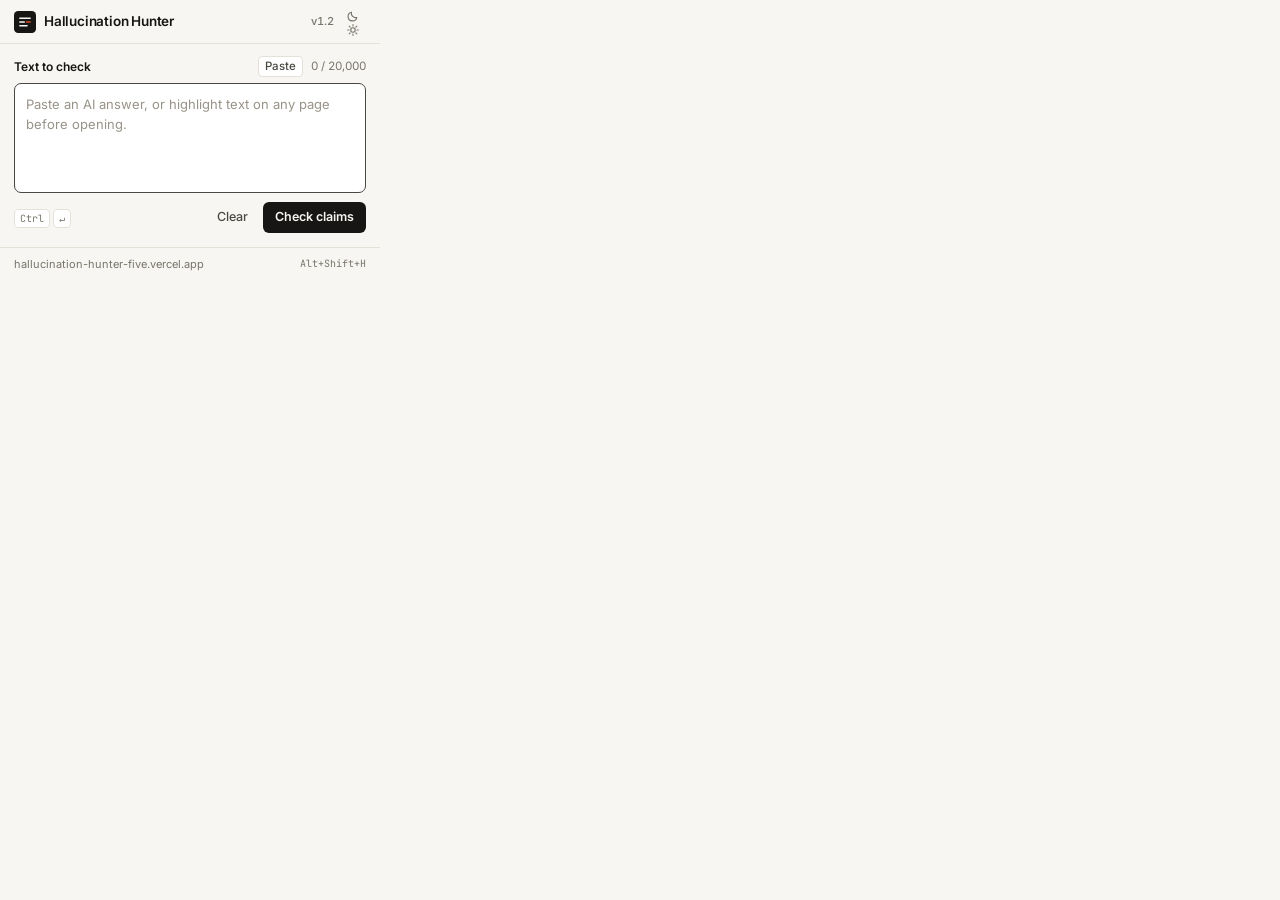
==== commit d7c7e600: "Polish masthead nowrap, custom WebKit scrollbars, and popup footer fit" ====
--- a/chrome-extension/popup.html
+++ b/chrome-extension/popup.html
@@ -5,6 +5,7 @@
   <meta name="viewport" content="width=device-width, initial-scale=1.0">
   <meta name="color-scheme" content="light dark">
   <title>Hallucination Hunter</title>
+  <link rel="icon" type="image/png" href="icons/icon32.png">
   <link rel="preconnect" href="https://fonts.googleapis.com">
   <link rel="preconnect" href="https://fonts.gstatic.com" crossorigin>
   <link href="https://fonts.googleapis.com/css2?family=Inter:wght@400;500;600;700&family=JetBrains+Mono:wght@400;500&display=swap" rel="stylesheet">
--- a/chrome-extension/popup.css
+++ b/chrome-extension/popup.css
@@ -106,11 +106,6 @@
   display: none !important;
 }
 
-html {
-  scrollbar-width: thin;
-  scrollbar-color: var(--border-strong) transparent;
-}
-
 *::-webkit-scrollbar {
   width: 5px;
   height: 5px;
@@ -130,7 +125,7 @@
 
 body {
   width: 380px;
-  max-height: 580px;
+  max-height: 560px;
   display: flex;
   flex-direction: column;
   overflow: hidden;
@@ -240,7 +235,7 @@
 .hh-main {
   flex: 1 1 auto;
   min-height: 0;
-  max-height: 502px;
+  max-height: 484px;
   overflow-y: auto;
   overflow-x: hidden;
   padding: 12px 14px;
